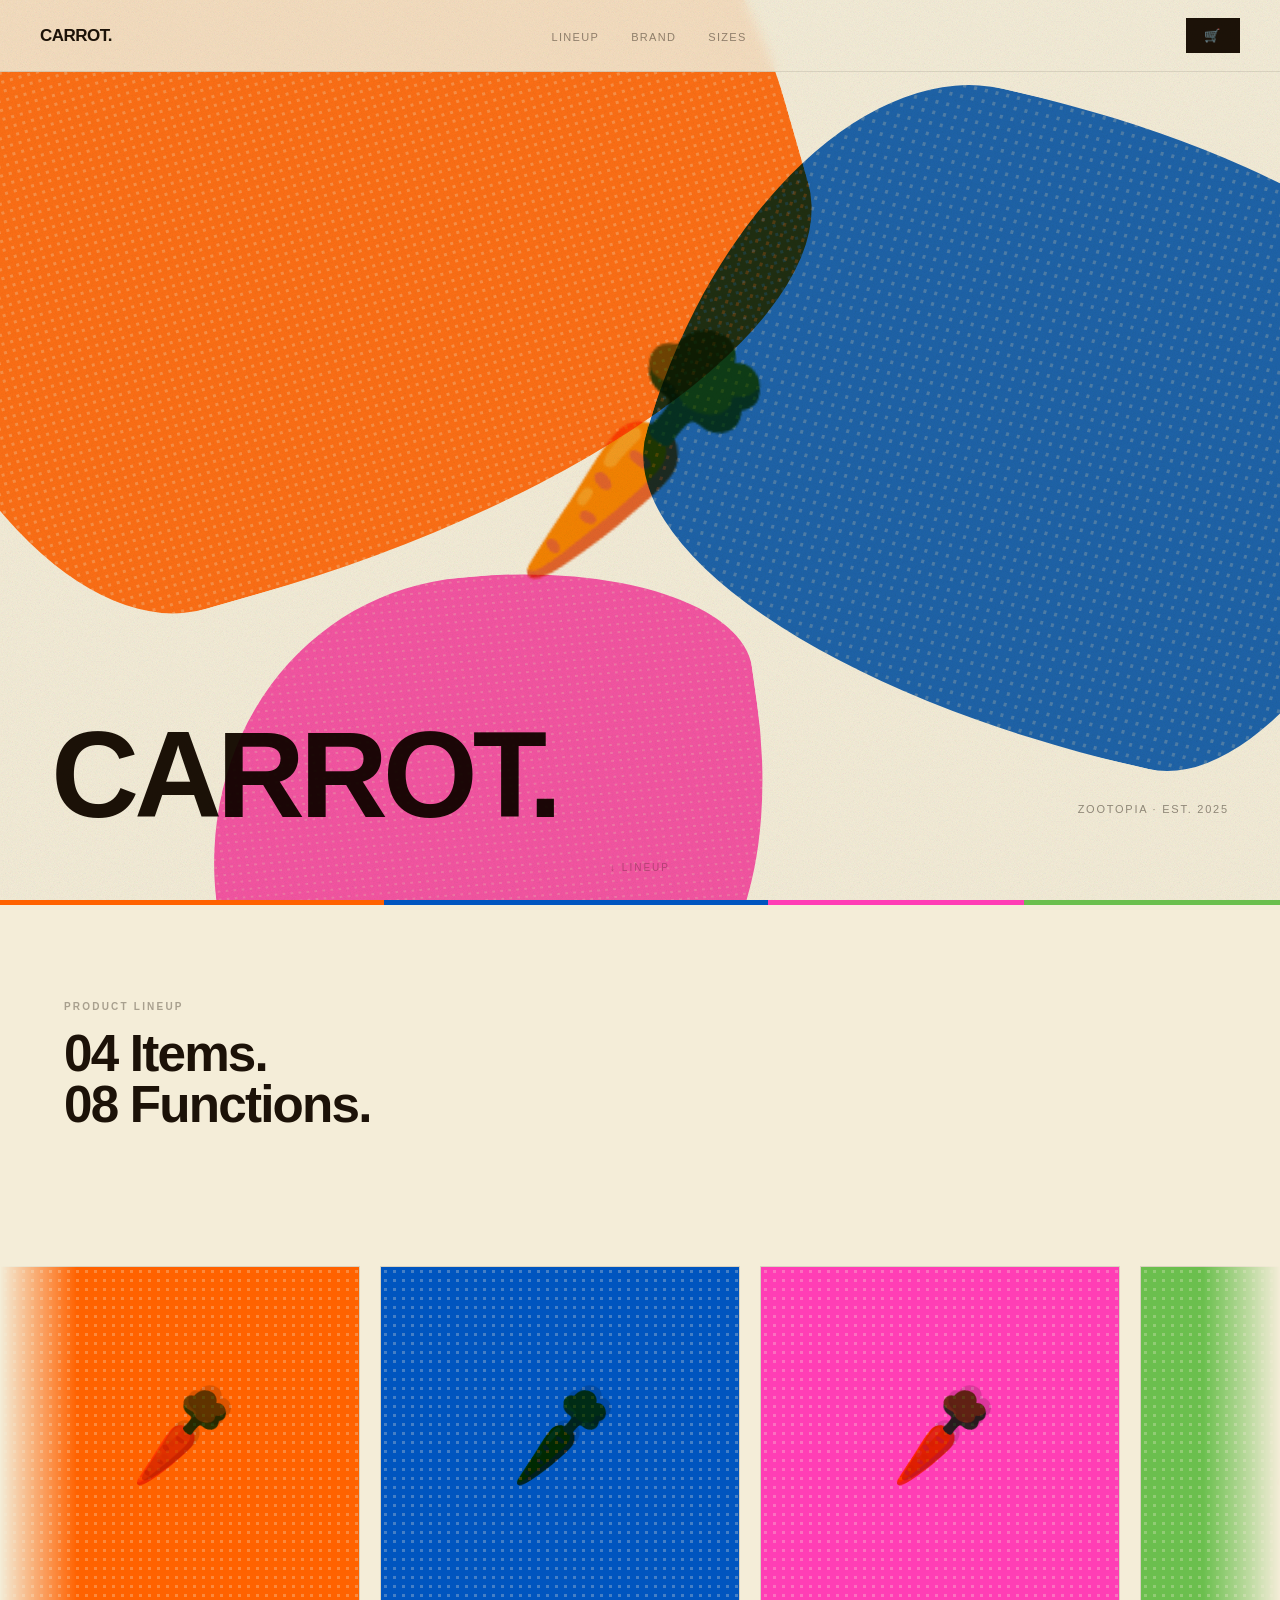
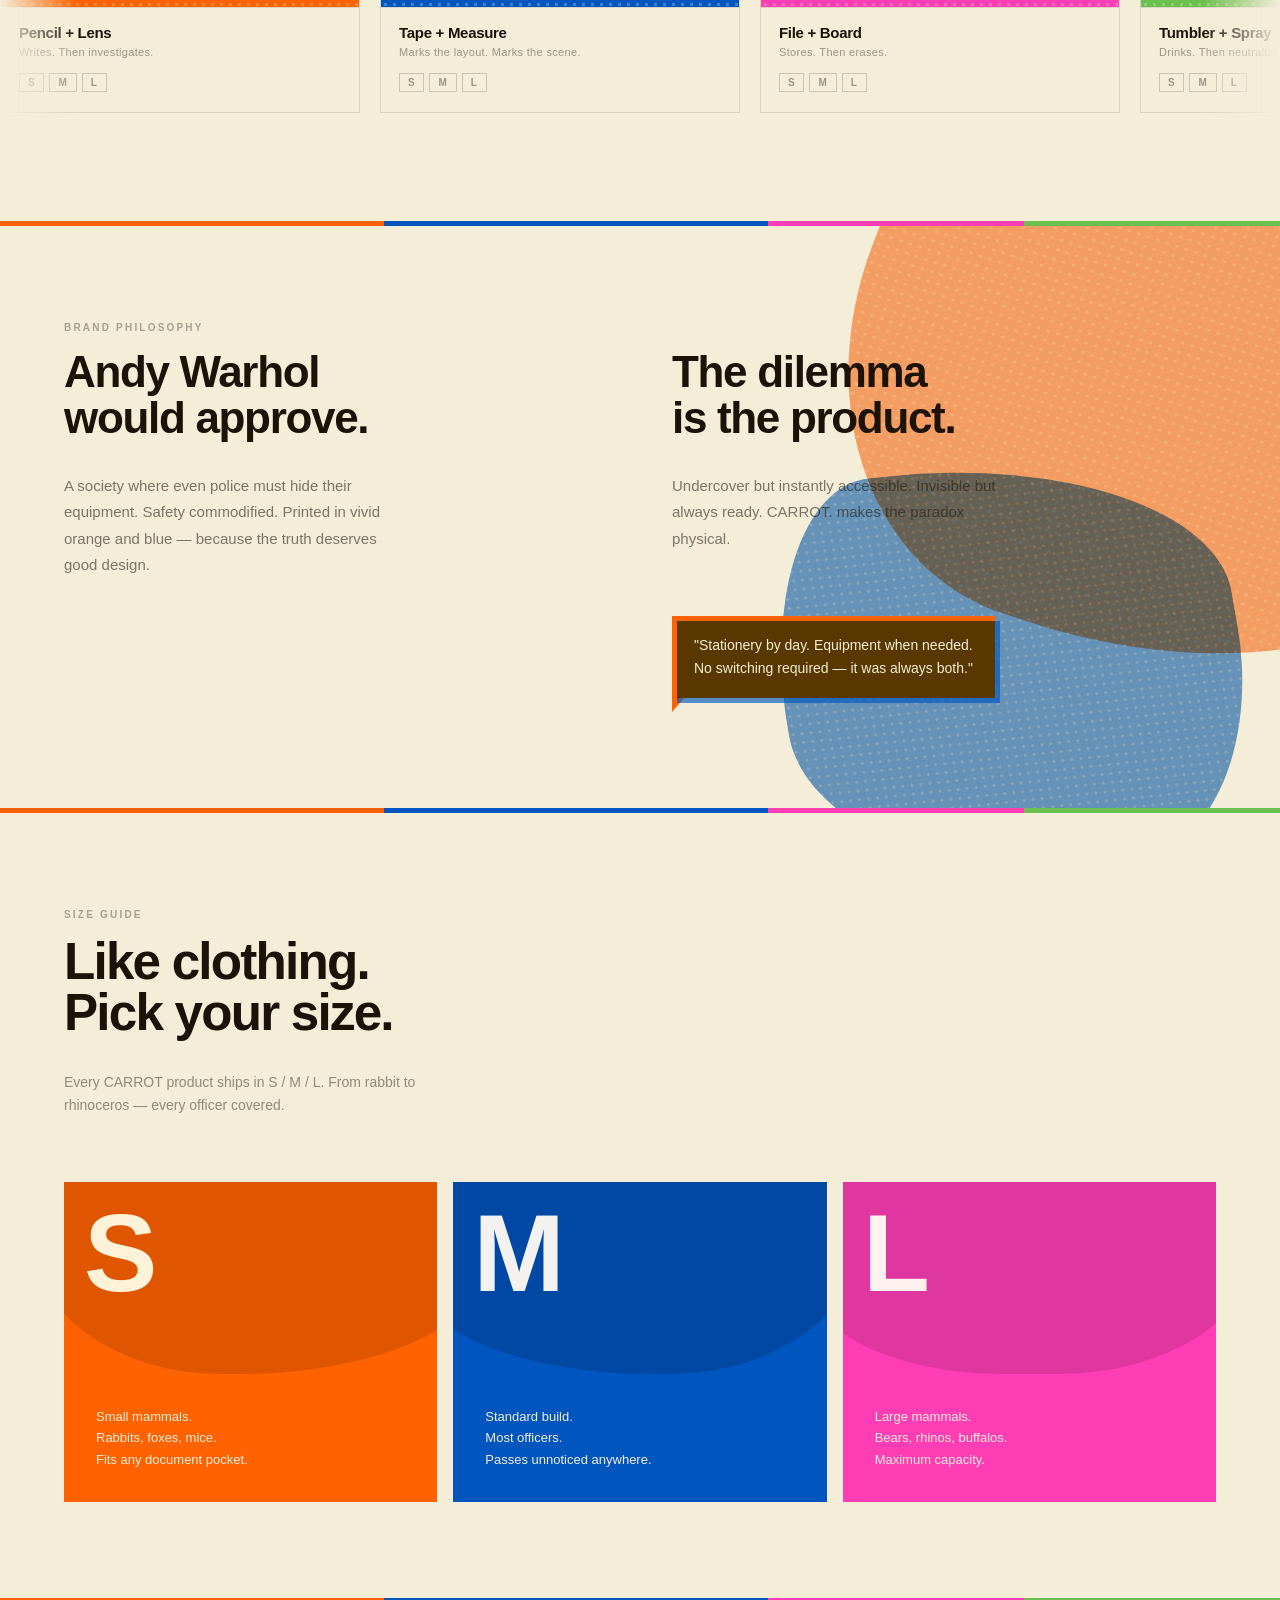
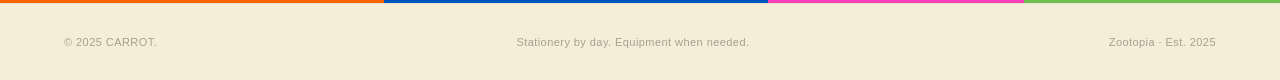
==== index.html @ 5ff027c3 "Add cart page, brighten riso colors, clean up brand copy - Vivid riso colors: removed desaturation f" ====
<!DOCTYPE html>
<html lang="en">
<head>
  <meta charset="UTF-8">
  <meta name="viewport" content="width=device-width, initial-scale=1.0">
  <title>CARROT. — ZPD Official Stationery</title>
  <link href="https://fonts.googleapis.com/css2?family=Inter:wght@400;500;700;900&display=swap" rel="stylesheet">
  <link rel="stylesheet" href="css/style.css">
  <link rel="stylesheet" href="css/riso.css">
  <link rel="stylesheet" href="css/components.css">
</head>
<body>

  <!-- ── NAV ────────────────────────────────────────── -->
  <nav class="nav">
    <a href="index.html" class="nav-logo">CARROT.</a>
    <ul class="nav-links">
      <li><a href="#lineup">Lineup</a></li>
      <li><a href="#brand">Brand</a></li>
      <li><a href="#sizes">Sizes</a></li>
    </ul>
    <a href="cart.html" class="btn btn-primary" style="padding:10px 18px;font-size:13px;">🛒</a>
  </nav>

  <!-- ── HERO: full viewport, blobs + CARROT. overlay ── -->
  <section class="hero">

    <!-- Organic blob shapes — multiply on cream = riso overprint -->
    <div class="hero-blob blob-orange"></div>
    <div class="hero-blob blob-blue"></div>
    <div class="hero-blob blob-pink"></div>

    <!-- Central carrot (multiply = integrates into color field) -->
    <div class="hero-carrot">🥕</div>

    <!-- CARROT. — one line, large, bottom-left -->
    <div class="hero-wordmark">CARROT.</div>

    <!-- Minimal tagline, bottom-right -->
    <div class="hero-tagline">
      Zootopia · Est. 2025
    </div>

    <div class="scroll-hint">↓ Lineup</div>

  </section>

  <!-- ── 4-COLOR STRIP ──────────────────────────────── -->
  <div class="color-strip"></div>

  <!-- ── LINEUP ─────────────────────────────────────── -->
  <section class="products-section" id="lineup">
    <div style="padding:0 var(--gap-lg) var(--gap-lg);">
      <div class="section-label">Product Lineup</div>
      <h2 class="section-title">04 Items.<br>08 Functions.</h2>
    </div>

    <!-- Conveyor belt — no buttons, auto-scrolls continuously -->
    <div class="carousel-container">
      <div class="carousel-track" id="carousel-track">
        <!-- rendered by products.js — cards doubled for seamless loop -->
      </div>
    </div>
  </section>

  <!-- ── BRAND / PHILOSOPHY ─────────────────────────── -->
  <div class="color-strip"></div>
  <section class="philosophy" id="brand">

    <!-- Decorative blobs in background -->
    <div class="philosophy-blob philosophy-blob-1"></div>
    <div class="philosophy-blob philosophy-blob-2"></div>

    <div class="section-label" style="position:relative;z-index:2;">Brand Philosophy</div>

    <div class="philosophy-grid">

      <div>
        <h2 class="phil-title">Andy Warhol<br>would approve.</h2>
        <p class="phil-body">
          A society where even police must hide their equipment.
          Safety commodified. Printed in vivid orange and blue —
          because the truth deserves good design.
        </p>
      </div>

      <div>
        <h2 class="phil-title">The dilemma<br>is the product.</h2>
        <p class="phil-body" style="margin-bottom:var(--gap-lg);">
          Undercover but instantly accessible.
          Invisible but always ready.
          CARROT. makes the paradox physical.
        </p>

        <!-- Riso speech bubble -->
        <div class="speech-bubble speech-bubble-orange" style="max-width:380px;">
          "Stationery by day. Equipment when needed.<br>
          No switching required — it was always both."
        </div>
        <div class="bubble-tail" style="border-top-color:var(--orange);"></div>
      </div>

    </div>
  </section>

  <!-- ── SIZE GUIDE ─────────────────────────────────── -->
  <div class="color-strip"></div>
  <section class="size-section" id="sizes">
    <div class="section-label">Size Guide</div>
    <h2 class="section-title">Like clothing.<br>Pick your size.</h2>
    <p style="font-size:14px;opacity:0.45;max-width:380px;margin-bottom:var(--gap-lg);line-height:1.7;margin-top:calc(var(--gap-lg) * -0.5);">
      Every CARROT product ships in S / M / L.
      From rabbit to rhinoceros — every officer covered.
    </p>

    <div class="size-grid">

      <div class="size-card" style="background:var(--orange);">
        <div class="size-card-blob" style="background:rgba(0,0,0,0.12);"></div>
        <div class="size-card-letter">S</div>
        <div class="size-card-desc" style="color:var(--paper);">
          Small mammals.<br>
          Rabbits, foxes, mice.<br>
          Fits any document pocket.
        </div>
      </div>

      <div class="size-card" style="background:var(--blue);">
        <div class="size-card-blob" style="background:rgba(0,0,0,0.15);border-radius:40% 60% 45% 55%/55% 45% 60% 40%;"></div>
        <div class="size-card-letter">M</div>
        <div class="size-card-desc" style="color:var(--paper);">
          Standard build.<br>
          Most officers.<br>
          Passes unnoticed anywhere.
        </div>
      </div>

      <div class="size-card" style="background:var(--pink);">
        <div class="size-card-blob" style="background:rgba(0,0,0,0.12);border-radius:55% 45% 50% 50%/40% 60% 55% 45%;"></div>
        <div class="size-card-letter">L</div>
        <div class="size-card-desc" style="color:var(--paper);">
          Large mammals.<br>
          Bears, rhinos, buffalos.<br>
          Maximum capacity.
        </div>
      </div>

    </div>
  </section>

  <!-- ── FOOTER ─────────────────────────────────────── -->
  <div class="color-strip"></div>
  <footer>
    <span>© 2025 CARROT.</span>
    <span>Stationery by day. Equipment when needed.</span>
    <span>Zootopia · Est. 2025</span>
  </footer>

  <script src="js/products.js"></script>
  <script>renderProductCards('carousel-track');</script>
  <script src="js/carousel.js"></script>

</body>
</html>
---- css/style.css ----
@import url('https://fonts.googleapis.com/css2?family=Inter:ital,wght@0,400;0,500;0,700;0,900;1,700&display=swap');

:root {
  /* Riso ink colors — vivid, like freshly printed risograph */
  --orange: #FF6200;   /* fluorescent orange — carrot vivid */
  --blue:   #0055BF;   /* police blue — bright, punchy */
  --pink:   #FF3EB5;   /* fluorescent pink — hot pink */
  --lime:   #6BBF4E;   /* bright grass green */
  --yellow: #FFD400;   /* bright riso yellow */
  /* Surface */
  --paper:  #F4EDD8;   /* warm cream — printed paper */
  --ink:    #1C1208;   /* warm near-black */

  /* Helvetica-feel system stack — Inter as web fallback */
  --font: 'Helvetica Neue', Helvetica, 'Inter', Arial, sans-serif;

  --gap-sm: 16px;
  --gap-md: 32px;
  --gap-lg: 64px;
  --gap-xl: 96px;
}

*, *::before, *::after { box-sizing: border-box; margin: 0; padding: 0; }
html { scroll-behavior: smooth; }

body {
  background: var(--paper);
  color: var(--ink);
  font-family: var(--font);
  overflow-x: hidden;
}

/* ── NAV ─────────────────────────────────────────────── */
.nav {
  position: fixed;
  top: 0; left: 0; right: 0;
  z-index: 200;
  display: flex;
  align-items: center;
  justify-content: space-between;
  padding: 18px 40px;
  /* semi-transparent cream so blobs show through faintly */
  background: rgba(244, 237, 216, 0.88);
  backdrop-filter: blur(6px);
  -webkit-backdrop-filter: blur(6px);
  border-bottom: 1.5px solid rgba(24,16,10,0.10);
}

.nav-logo {
  font-size: 17px;
  font-weight: 700;
  letter-spacing: -0.03em;
  text-decoration: none;
  color: var(--ink);
}

.nav-links {
  display: flex;
  gap: var(--gap-md);
  list-style: none;
}

.nav-links a {
  font-size: 11px;
  font-weight: 500;
  letter-spacing: 0.12em;
  text-transform: uppercase;
  text-decoration: none;
  color: var(--ink);
  opacity: 0.45;
  transition: opacity 0.2s;
}
.nav-links a:hover { opacity: 1; }

/* ── HERO (full viewport, blobs fill screen) ─────────── */
.hero {
  height: 100vh;
  position: relative;
  overflow: hidden;
  background: var(--paper);
  isolation: isolate;
}

/* Organic blob shapes — multiply on cream = real riso overprint */
.hero-blob {
  position: absolute;
}

/* Orange blob — irregular, NOT a rectangle or circle */
.blob-orange {
  width: 72vw; height: 80vh;
  background-color: var(--orange);
  background-image: radial-gradient(circle, rgba(240,232,202,0.28) 24%, transparent 25%);
  background-size: 9px 9px;
  top: -18%; left: -10%;
  transform: rotate(-16deg);
  /* Very irregular — no axis of symmetry */
  border-radius: 68% 32% 74% 26% / 42% 58% 36% 64%;
  opacity: 0.90;
}

/* Blue blob — different irregular shape */
.blob-blue {
  width: 60vw; height: 70vh;
  background-color: var(--blue);
  background-image: radial-gradient(circle, rgba(240,232,202,0.24) 24%, transparent 25%);
  background-size: 11px 11px;
  top: 12%; right: -12%;
  transform: rotate(13deg) skewX(-4deg);
  mix-blend-mode: multiply;
  border-radius: 32% 68% 25% 75% / 65% 30% 72% 35%;
  opacity: 0.88;
}

/* Pink/accent blob — smallest, most irregular */
.blob-pink {
  width: 44vw; height: 50vh;
  background-color: var(--pink);
  background-image: radial-gradient(circle, rgba(240,232,202,0.26) 24%, transparent 25%);
  background-size: 8px 8px;
  bottom: -14%; left: 16%;
  transform: rotate(-8deg) skewY(3deg);
  mix-blend-mode: multiply;
  border-radius: 52% 48% 28% 72% / 70% 26% 68% 32%;
  opacity: 0.85;
}

/* Central carrot — multiply to integrate with blobs */
.hero-carrot {
  position: absolute;
  top: 50%; left: 50%;
  transform: translate(-50%, -50%) rotate(-8deg);
  font-size: clamp(120px, 18vw, 240px);
  z-index: 5;
  mix-blend-mode: multiply;
  line-height: 1;
  user-select: none;
}

/* "CARROT." — one line, bottom-left, large */
.hero-wordmark {
  position: absolute;
  bottom: 7vh;
  left: 4vw;
  font-size: clamp(56px, 9.5vw, 140px);
  font-weight: 900;
  letter-spacing: -0.04em;
  line-height: 1;
  color: var(--ink);
  mix-blend-mode: multiply;
  z-index: 10;
}

.hero-tagline {
  position: absolute;
  bottom: 9vh;
  right: 4vw;
  font-size: 11px;
  font-weight: 500;
  letter-spacing: 0.16em;
  text-transform: uppercase;
  opacity: 0.45;
  z-index: 10;
  text-align: right;
  line-height: 1.6;
}

.scroll-hint {
  position: absolute;
  bottom: 3vh;
  left: 50%;
  transform: translateX(-50%);
  font-size: 10px;
  font-weight: 500;
  letter-spacing: 0.2em;
  text-transform: uppercase;
  opacity: 0.28;
  z-index: 10;
}

/* ── 4-COLOR STRIP ───────────────────────────────────── */
.color-strip {
  height: 5px;
  background: linear-gradient(
    to right,
    var(--orange) 0%   30%,
    var(--blue)   30%  60%,
    var(--pink)   60%  80%,
    var(--lime)   80% 100%
  );
}

/* ── SECTION BASE ────────────────────────────────────── */
.section {
  padding: var(--gap-xl) var(--gap-lg);
}

.section-label {
  font-size: 10px;
  font-weight: 700;
  letter-spacing: 0.22em;
  text-transform: uppercase;
  opacity: 0.35;
  margin-bottom: var(--gap-sm);
}

.section-title {
  font-size: clamp(32px, 4vw, 52px);
  font-weight: 900;
  letter-spacing: -0.035em;
  line-height: 1.0;
  margin-bottom: var(--gap-lg);
  color: var(--ink);
}

/* ── PRODUCTS — conveyor belt (no buttons) ───────────── */
.products-section {
  background: var(--paper);
  padding: var(--gap-xl) 0 var(--gap-xl) 0;
  overflow: hidden;
}

/* Outer clip — hides overflow */
.carousel-container {
  overflow: hidden;
  position: relative;
  /* Fade edges for smooth entry/exit */
  -webkit-mask-image: linear-gradient(
    to right,
    transparent 0%, black 6%,
    black 94%, transparent 100%
  );
  mask-image: linear-gradient(
    to right,
    transparent 0%, black 6%,
    black 94%, transparent 100%
  );
}

/* Inner strip — animates continuously */
.carousel-track {
  display: flex;
  gap: 20px;
  width: max-content;
  padding: 8px 0 12px;
  /* Conveyor belt: slow, seamless, infinite */
  animation: conveyor 38s linear infinite;
}

/* Pause on hover */
.carousel-track:hover {
  animation-play-state: paused;
}

@keyframes conveyor {
  from { transform: translateX(0); }
  to   { transform: translateX(-50%); } /* -50% because cards are doubled */
}

/* ── PHILOSOPHY / BRAND ──────────────────────────────── */
.philosophy {
  background: var(--paper);
  padding: var(--gap-xl) var(--gap-lg);
  position: relative;
  overflow: hidden;
  isolation: isolate;
}

/* Big decorative blob behind philosophy text */
.philosophy-blob {
  position: absolute;
  pointer-events: none;
}

.philosophy-blob-1 {
  width: 52vw; height: 62vh;
  background-color: var(--orange);
  background-image: radial-gradient(circle, rgba(240,232,202,0.26) 24%, transparent 25%);
  background-size: 10px 10px;
  /* Irregular — not matching any standard shape */
  border-radius: 72% 28% 60% 40% / 38% 62% 42% 58%;
  right: -18%; top: -22%;
  transform: rotate(18deg) skewX(-3deg);
  mix-blend-mode: multiply;
  opacity: 0.55;
}

.philosophy-blob-2 {
  width: 36vw; height: 46vh;
  background-color: var(--blue);
  background-image: radial-gradient(circle, rgba(240,232,202,0.24) 24%, transparent 25%);
  background-size: 9px 9px;
  border-radius: 28% 72% 35% 65% / 62% 38% 58% 42%;
  right: 3%; bottom: -12%;
  transform: rotate(-10deg) skewY(4deg);
  mix-blend-mode: multiply;
  opacity: 0.58;
}

.philosophy-grid {
  display: grid;
  grid-template-columns: 1fr 1fr;
  gap: var(--gap-lg);
  position: relative;
  z-index: 2;
}

.phil-label {
  font-size: 10px;
  font-weight: 700;
  letter-spacing: 0.22em;
  text-transform: uppercase;
  opacity: 0.35;
  margin-bottom: var(--gap-sm);
}

.phil-title {
  font-size: clamp(28px, 3.5vw, 44px);
  font-weight: 900;
  letter-spacing: -0.03em;
  line-height: 1.05;
  margin-bottom: var(--gap-md);
}

.phil-body {
  font-size: 15px;
  line-height: 1.75;
  opacity: 0.55;
  max-width: 340px;
}

/* ── SIZE GUIDE ──────────────────────────────────────── */
.size-section {
  background: var(--paper);
  padding: var(--gap-xl) var(--gap-lg);
}

.size-grid {
  display: grid;
  grid-template-columns: repeat(3, 1fr);
  gap: 16px;
  margin-top: var(--gap-lg);
}

.size-card {
  position: relative;
  min-height: 320px;
  padding: var(--gap-md);
  overflow: hidden;
  display: flex;
  flex-direction: column;
  justify-content: flex-end;
  isolation: isolate;
}

/* Blob shape inside each size card */
.size-card-blob {
  position: absolute;
  top: -20%; left: -10%;
  width: 120%; height: 80%;
  border-radius: 60% 40% 55% 45% / 45% 55% 40% 60%;
  pointer-events: none;
}

.size-card-letter {
  font-size: 110px;
  font-weight: 900;
  line-height: 1;
  letter-spacing: -0.05em;
  color: var(--paper);
  position: absolute;
  top: 16px; left: 20px;
  mix-blend-mode: screen;
  pointer-events: none;
}

.size-card-desc {
  font-size: 13px;
  line-height: 1.65;
  position: relative;
  z-index: 2;
}

/* ── BUTTONS ─────────────────────────────────────────── */
.btn {
  display: inline-flex;
  align-items: center;
  gap: 8px;
  padding: 13px 26px;
  font-family: var(--font);
  font-size: 11px;
  font-weight: 700;
  letter-spacing: 0.14em;
  text-transform: uppercase;
  text-decoration: none;
  cursor: pointer;
  border: none;
  transition: all 0.15s;
}

.btn-primary       { background: var(--ink);    color: var(--paper); }
.btn-primary:hover { background: var(--orange); color: var(--paper); }
.btn-outline       { background: transparent;   color: var(--ink); border: 1.5px solid rgba(24,16,10,0.25); }
.btn-outline:hover { border-color: var(--ink); }

/* ── FOOTER ──────────────────────────────────────────── */
footer {
  padding: var(--gap-md) var(--gap-lg);
  border-top: 1.5px solid rgba(24,16,10,0.1);
  display: flex;
  justify-content: space-between;
  align-items: center;
  font-size: 11px;
  letter-spacing: 0.04em;
  opacity: 0.35;
}

/* ── RESPONSIVE ──────────────────────────────────────── */
@media (max-width: 768px) {
  .nav { padding: 14px 20px; }
  .nav-links { display: none; }

  .hero-wordmark { font-size: clamp(48px, 12vw, 80px); bottom: 5vh; }
  .hero-tagline { display: none; }

  .section { padding: var(--gap-lg) var(--gap-md); }
  .products-section { padding: var(--gap-lg) 0 var(--gap-lg) var(--gap-md); }
  .philosophy { padding: var(--gap-lg) var(--gap-md); }
  .philosophy-grid { grid-template-columns: 1fr; gap: var(--gap-lg); }
  .size-section { padding: var(--gap-lg) var(--gap-md); }
  .size-grid { grid-template-columns: 1fr; }

  footer { flex-direction: column; gap: 6px; text-align: center; }
}
---- css/riso.css ----
/* ── RISO / SILKSCREEN EFFECTS (bright version) ─────────
   Warm grain on cream background.
   Halftone built into blob backgrounds (see style.css).
   Overprint via mix-blend-mode: multiply on cream paper.
   ─────────────────────────────────────────────────────── */

/* ── 1. WARM PAPER GRAIN ─────────────────────────────── */
/* multiply on cream = darker grain = printed paper feel */
/* Heavy warm grain — the #1 thing that makes it feel printed, not digital */
body::after {
  content: '';
  position: fixed;
  inset: 0;
  pointer-events: none;
  z-index: 9999;
  opacity: 0.18;  /* much more visible — riso grain is always noticeable */
  background-image: url("data:image/svg+xml,%3Csvg xmlns='http://www.w3.org/2000/svg' width='256' height='256'%3E%3Cfilter id='n'%3E%3CfeTurbulence type='fractalNoise' baseFrequency='0.76' numOctaves='4' stitchTiles='stitch'/%3E%3C/filter%3E%3Crect width='256' height='256' filter='url(%23n)'/%3E%3C/svg%3E");
  background-size: 160px 160px;
  mix-blend-mode: multiply;
}

/* ── 2. MISREGISTRATION ON DARK TEXT ─────────────────── */
/* On cream/bright backgrounds — multiply blend */
.riso-text {
  position: relative;
  display: inline-block;
}

.riso-text::before {
  content: attr(data-text);
  position: absolute;
  top: 0; left: 0;
  transform: translate(-4px, 3px);
  color: var(--orange);
  mix-blend-mode: multiply;
  pointer-events: none;
  clip-path: polygon(0 0, 100% 0, 100% 48%, 0 48%);
  opacity: 0.85;
}

.riso-text::after {
  content: attr(data-text);
  position: absolute;
  top: 0; left: 0;
  transform: translate(4px, -3px);
  color: var(--blue);
  mix-blend-mode: multiply;
  pointer-events: none;
  clip-path: polygon(0 52%, 100% 52%, 100% 100%, 0 100%);
  opacity: 0.7;
}

/* ── 3. OVERPRINT UTILITY ────────────────────────────── */
.overprint { mix-blend-mode: multiply; }

/* ── 4. HALFTONE UTILITIES ───────────────────────────── */
/* Used on section backgrounds and cards — cream dots on vivid */
.halftone-sm {
  background-image: radial-gradient(circle, rgba(244,237,216,0.25) 26%, transparent 27%);
  background-size: 6px 6px;
}

.halftone-md {
  background-image: radial-gradient(circle, rgba(244,237,216,0.22) 26%, transparent 27%);
  background-size: 9px 9px;
}

.halftone-lg {
  background-image: radial-gradient(circle, rgba(244,237,216,0.20) 28%, transparent 29%);
  background-size: 13px 13px;
}

/* Dark dots on light/cream backgrounds (for card accents) */
.halftone-dark {
  background-image: radial-gradient(circle, rgba(24,16,10,0.12) 26%, transparent 27%);
  background-size: 7px 7px;
}

/* ── 5. COLOR FILLS ──────────────────────────────────── */
.fill-orange { background-color: var(--orange); }
.fill-blue   { background-color: var(--blue);   }
.fill-pink   { background-color: var(--pink);   }
.fill-lime   { background-color: var(--lime);   }
.fill-yellow { background-color: var(--yellow); }
.fill-paper  { background-color: var(--paper);  }

.text-orange { color: var(--orange); }
.text-blue   { color: var(--blue);   }
.text-pink   { color: var(--pink);   }
---- css/components.css ----
/* ── COMPONENTS (bright riso / cream palette) ───────────
   Cards, bubbles, size selector — all on cream background.
   Vivid color blocks with halftone dots = risograph print.
   ─────────────────────────────────────────────────────── */

/* ── PRODUCT CARD ────────────────────────────────────── */
.product-card {
  flex: 0 0 360px;   /* wider cards — fill more of the conveyor */
  scroll-snap-align: start;
  text-decoration: none;
  color: var(--ink);
  display: block;
  transition: transform 0.2s;
  overflow: hidden;
  background: var(--paper);
  border: 1.5px solid rgba(24,16,10,0.12);
  position: relative;
}

/* Offset shadow — riso misregistration */
.product-card::after {
  content: '';
  position: absolute;
  inset: 0;
  border: 1.5px solid rgba(24,16,10,0.12);
  transform: translate(5px, 5px);
  z-index: -1;
  transition: transform 0.2s;
}

.product-card:hover { transform: translate(-2px, -2px); }
.product-card:hover::after { transform: translate(7px, 7px); }

/* Vivid color top section — carrot / police colors */
.product-card-visual {
  height: 340px;   /* taller visual area */
  position: relative;
  overflow: hidden;
  display: flex;
  align-items: center;
  justify-content: center;
  isolation: isolate;
}

/* Halftone dots built into background-image (set inline on card) */
.card-carrot {
  font-size: 88px;
  position: relative;
  z-index: 2;
  mix-blend-mode: multiply;
  line-height: 1;
  transform: rotate(-8deg);
  user-select: none;
}

/* Ghost — slight offset for misregistration */
.card-carrot-ghost {
  position: absolute;
  font-size: 88px;
  z-index: 1;
  mix-blend-mode: multiply;
  line-height: 1;
  transform: rotate(-8deg) translate(6px, -5px);
  opacity: 0.3;
  user-select: none;
  filter: saturate(0) contrast(0.7);
}

.product-card-body {
  padding: 16px 18px 20px;
  border-top: 1.5px solid rgba(24,16,10,0.10);
  background: var(--paper);
}

.product-card-name {
  font-size: 15px;
  font-weight: 700;
  letter-spacing: -0.02em;
  margin-bottom: 4px;
  color: var(--ink);
}

.product-card-tagline {
  font-size: 11px;
  opacity: 0.4;
  letter-spacing: 0.03em;
  margin-bottom: 12px;
  line-height: 1.4;
}

.size-badges { display: flex; gap: 5px; }

.size-badge {
  font-size: 10px;
  font-weight: 700;
  letter-spacing: 0.08em;
  padding: 3px 8px;
  border: 1.5px solid rgba(24,16,10,0.18);
  color: rgba(24,16,10,0.4);
}

/* ── SPEECH BUBBLE (riso — flat block + offset layer) ── */
.speech-bubble {
  position: relative;
  padding: 18px 22px;
  font-size: 14px;
  font-weight: 500;
  line-height: 1.65;
  display: inline-block;
  isolation: isolate;
}

/* Offset misregistration shadow */
.speech-bubble::before {
  content: '';
  position: absolute;
  inset: 0;
  transform: translate(5px, 5px);
  z-index: -1;
  mix-blend-mode: multiply;
  opacity: 0.65;
}

.bubble-tail {
  width: 0; height: 0;
  border-style: solid;
  border-width: 14px 12px 0 0;
  border-right-color: transparent;
  display: block;
}

/* Orange bubble (primary) */
.speech-bubble-orange          { background: var(--orange); color: var(--paper); }
.speech-bubble-orange::before  { background: var(--blue); }
.speech-bubble-orange + .bubble-tail { border-top-color: var(--orange); }

/* Blue bubble */
.speech-bubble-blue            { background: var(--blue);   color: var(--paper); }
.speech-bubble-blue::before    { background: var(--orange); }
.speech-bubble-blue + .bubble-tail { border-top-color: var(--blue); }

/* Pink bubble */
.speech-bubble-pink            { background: var(--pink);   color: var(--paper); }
.speech-bubble-pink::before    { background: var(--blue); }
.speech-bubble-pink + .bubble-tail { border-top-color: var(--pink); }

/* Yellow bubble */
.speech-bubble-yellow          { background: var(--yellow); color: var(--ink); }
.speech-bubble-yellow::before  { background: var(--orange); }
.speech-bubble-yellow + .bubble-tail { border-top-color: var(--yellow); }

/* ── SIZE SELECTOR ───────────────────────────────────── */
.size-selector { display: flex; }

.size-btn {
  flex: 1;
  padding: 18px 8px;
  background: transparent;
  border: 1.5px solid rgba(24,16,10,0.18);
  margin-left: -1.5px;
  font-family: var(--font);
  font-size: 22px;
  font-weight: 900;
  letter-spacing: -0.03em;
  cursor: pointer;
  transition: all 0.15s;
  color: var(--ink);
}

.size-btn:first-child  { margin-left: 0; }
.size-btn.active       { background: var(--orange); color: var(--paper); border-color: var(--orange); z-index: 1; }
.size-btn:hover:not(.active) { background: rgba(24,16,10,0.05); z-index: 1; }

.size-info {
  padding: 22px;
  background: rgba(24,16,10,0.03);
  border: 1.5px solid rgba(24,16,10,0.10);
  margin-top: -1.5px;
  min-height: 90px;
}

.size-info-title {
  font-size: 15px;
  font-weight: 700;
  letter-spacing: -0.01em;
  margin-bottom: 6px;
}

.size-info-desc {
  font-size: 13px;
  line-height: 1.65;
  opacity: 0.5;
}

.size-info-badge {
  display: inline-block;
  font-size: 10px;
  font-weight: 700;
  letter-spacing: 0.12em;
  text-transform: uppercase;
  padding: 3px 10px;
  background: var(--orange);
  color: var(--paper);
  margin-top: 10px;
}

/* ── DUAL FUNCTION DISPLAY ───────────────────────────── */
.dual-display {
  display: grid;
  grid-template-columns: 1fr 1fr;
  border: 1.5px solid rgba(24,16,10,0.12);
  margin: var(--gap-md) 0;
}

.dual-item { padding: 24px; }

.dual-item + .dual-item {
  border-left: 1.5px solid rgba(24,16,10,0.12);
  background: rgba(24,16,10,0.02);
}

.dual-label {
  font-size: 10px;
  font-weight: 700;
  letter-spacing: 0.22em;
  text-transform: uppercase;
  color: var(--orange);
  margin-bottom: 10px;
}

.dual-item-equipment .dual-label { color: var(--blue); }

.dual-desc {
  font-size: 14px;
  line-height: 1.65;
  opacity: 0.6;
}

/* ── RESPONSIVE ──────────────────────────────────────── */
@media (max-width: 768px) {
  .product-card { flex: 0 0 250px; }
  .dual-display  { grid-template-columns: 1fr; }
  .dual-item + .dual-item {
    border-left: none;
    border-top: 1.5px solid rgba(24,16,10,0.12);
  }
}
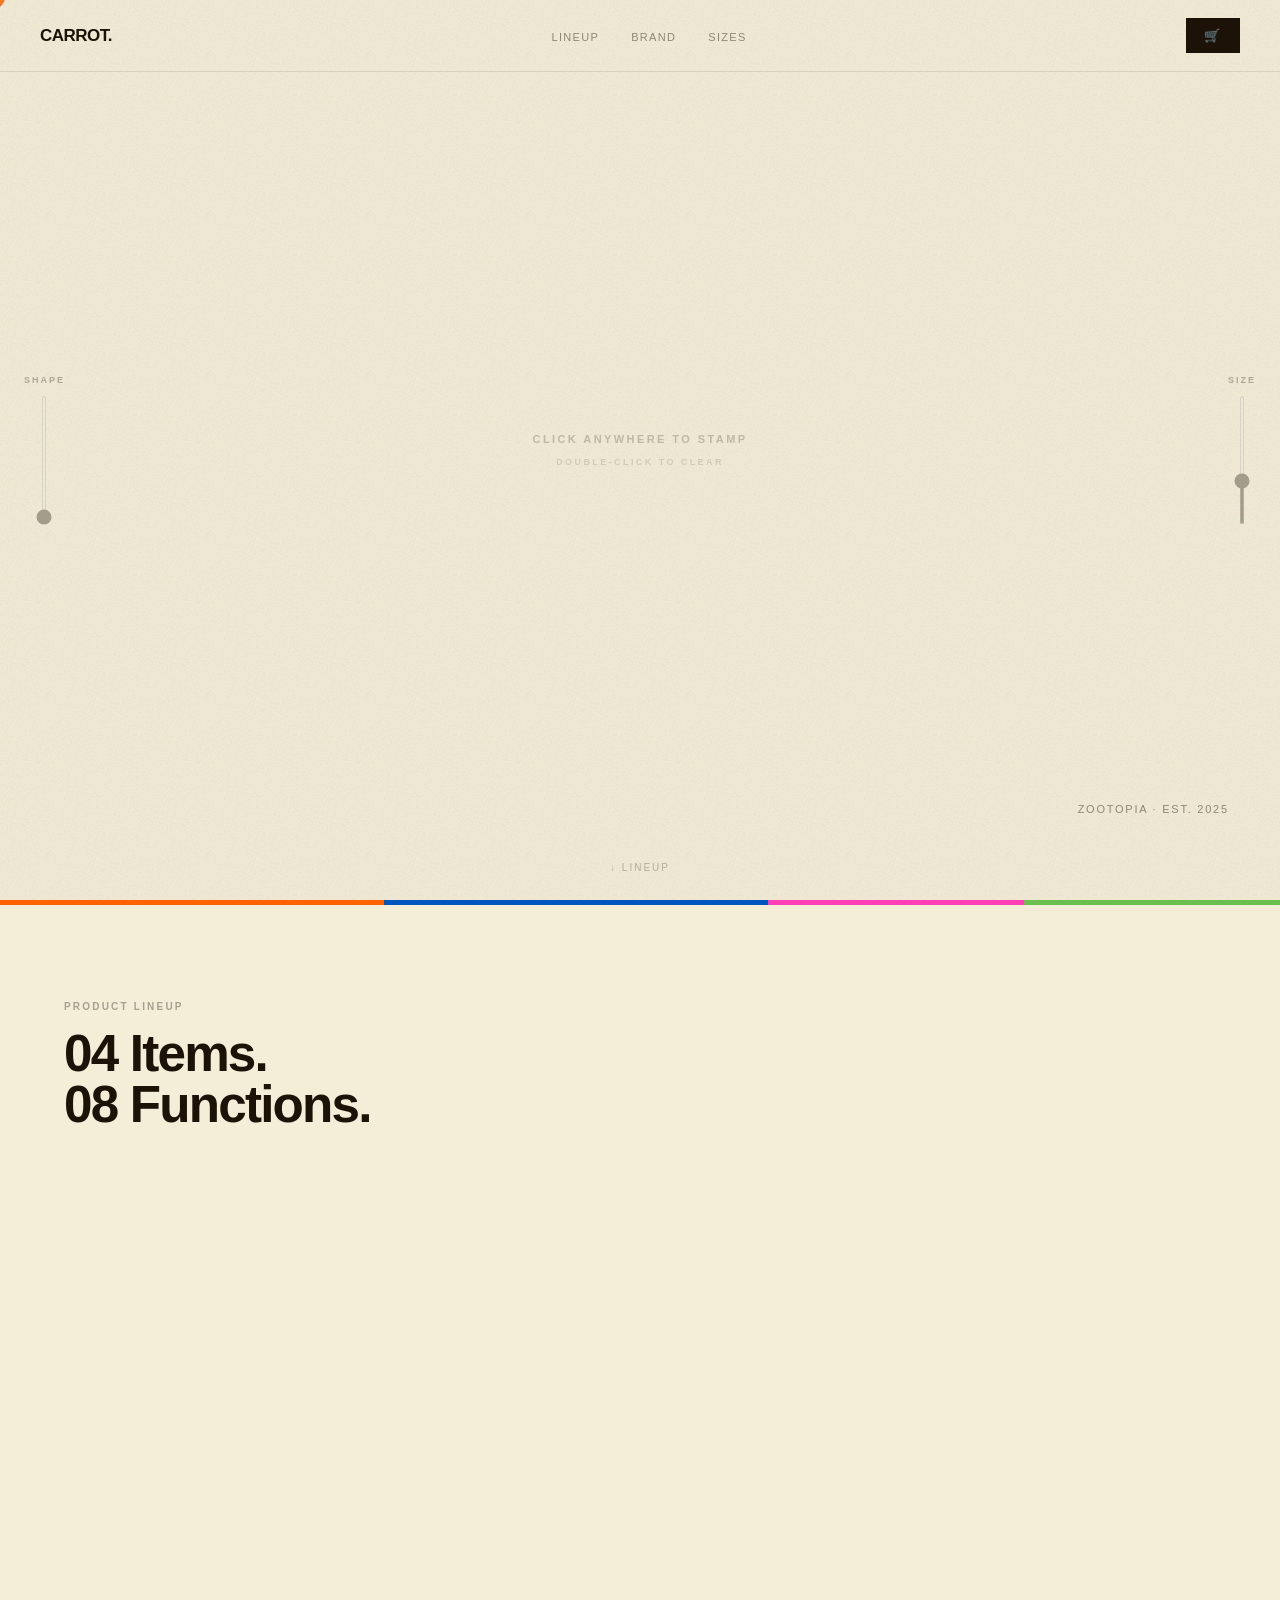
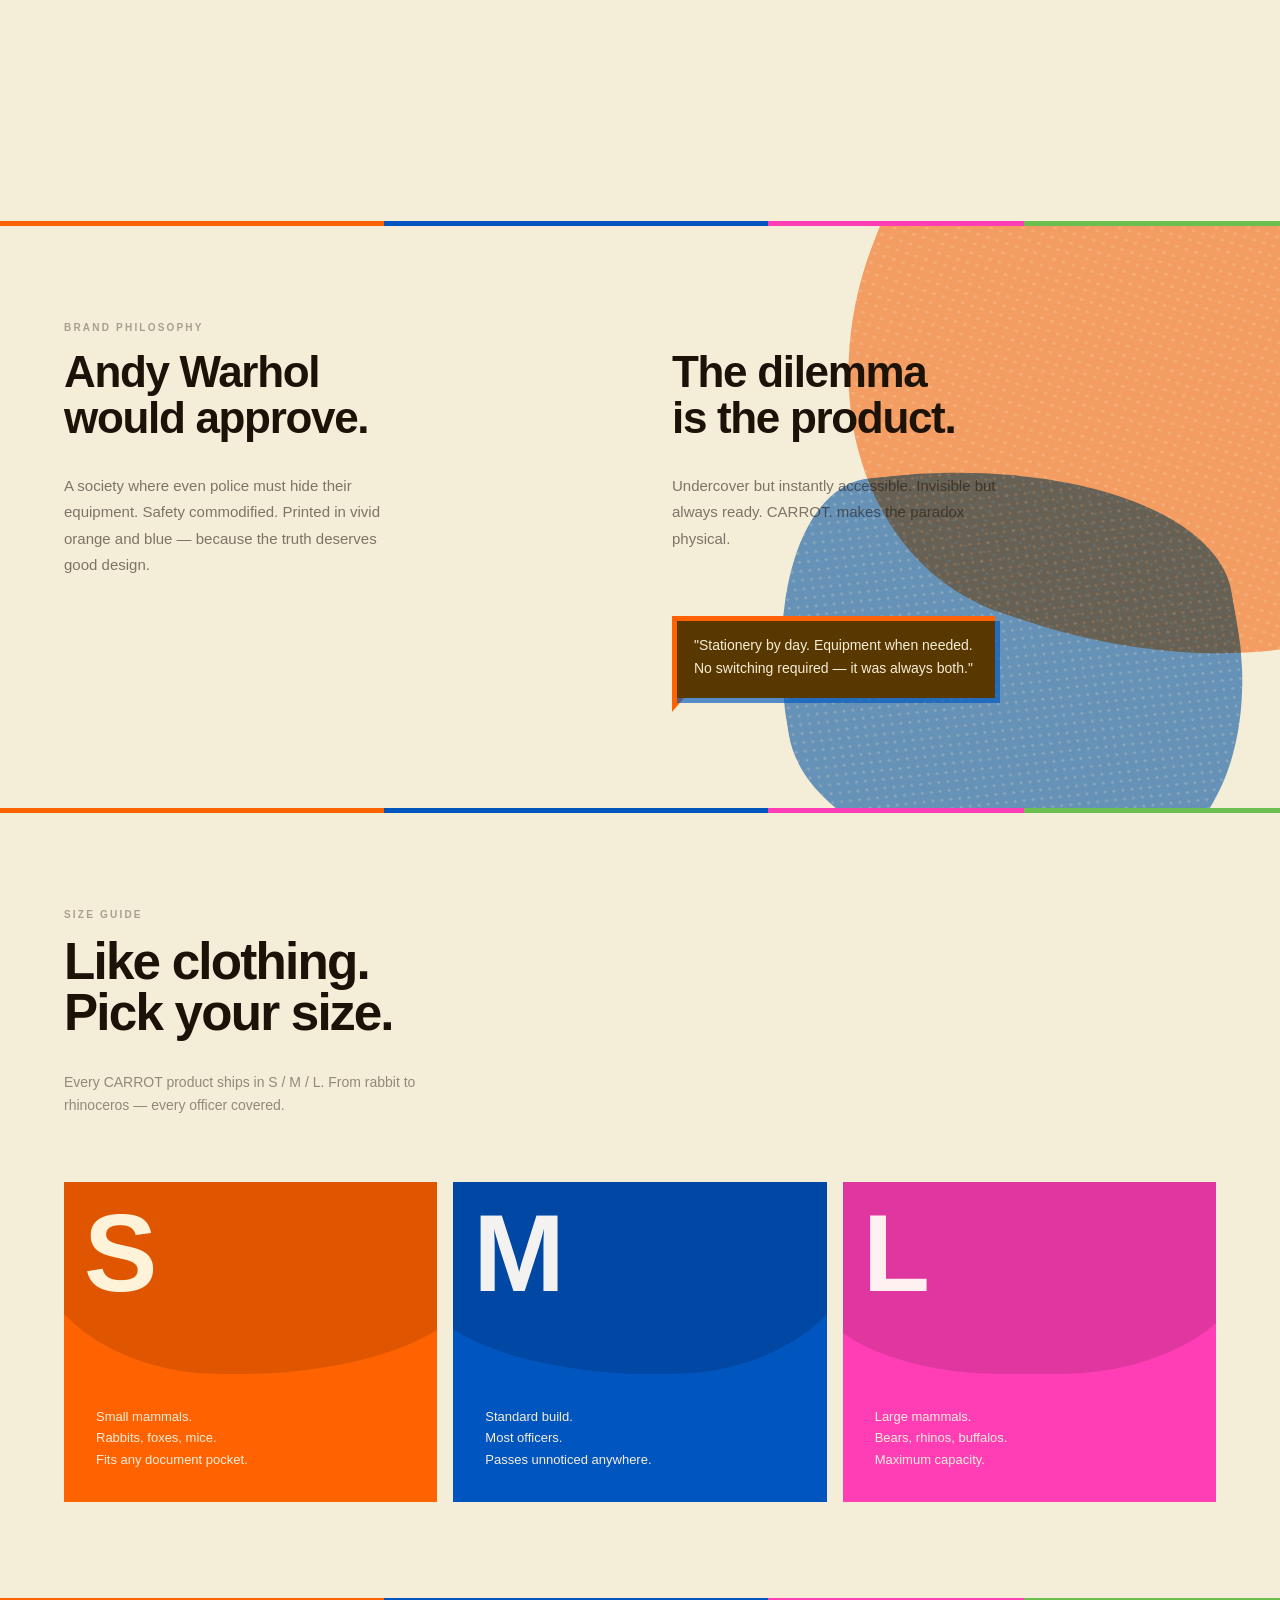
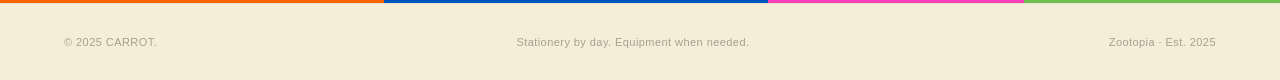
==== commit ebbb9b4c: "Add interactive hero: stamp, footprints, criminal investigation - Custom carrot cursor (cursor:none " ====
--- a/index.html
+++ b/index.html
@@ -8,6 +8,7 @@
   <link rel="stylesheet" href="css/style.css">
   <link rel="stylesheet" href="css/riso.css">
   <link rel="stylesheet" href="css/components.css">
+  <link rel="stylesheet" href="css/hero-interactive.css">
 </head>
 <body>
 
@@ -22,26 +23,65 @@
     <a href="cart.html" class="btn btn-primary" style="padding:10px 18px;font-size:13px;">🛒</a>
   </nav>
 
-  <!-- ── HERO: full viewport, blobs + CARROT. overlay ── -->
-  <section class="hero">
-
-    <!-- Organic blob shapes — multiply on cream = riso overprint -->
-    <div class="hero-blob blob-orange"></div>
-    <div class="hero-blob blob-blue"></div>
-    <div class="hero-blob blob-pink"></div>
-
-    <!-- Central carrot (multiply = integrates into color field) -->
-    <div class="hero-carrot">🥕</div>
-
-    <!-- CARROT. — one line, large, bottom-left -->
-    <div class="hero-wordmark">CARROT.</div>
-
-    <!-- Minimal tagline, bottom-right -->
+  <!-- ── HERO: interactive stamp + investigation ── -->
+
+  <!-- Hidden SVG distortion filter -->
+  <svg style="display:none" aria-hidden="true">
+    <defs>
+      <filter id="distort" x="-30%" y="-30%" width="160%" height="160%">
+        <feTurbulence id="ft" type="turbulence"
+          baseFrequency="0.04" numOctaves="3" seed="5" result="noise"/>
+        <feDisplacementMap id="fdm" in="SourceGraphic" in2="noise"
+          scale="0" xChannelSelector="R" yChannelSelector="G"/>
+      </filter>
+    </defs>
+  </svg>
+
+  <!-- Custom cursor (follows mouse via JS) -->
+  <div id="cursor" aria-hidden="true">🥕</div>
+
+  <!-- Toast notification -->
+  <div id="toast" role="status" aria-live="polite"></div>
+
+  <section class="hero hero-interactive" id="hero">
+
+    <!-- Stamp layer (stamps appended here by JS) -->
+    <div id="stamp-layer"></div>
+
+    <!-- Footprint layer (footprints appended here by JS) -->
+    <div id="footprint-layer"></div>
+
+    <!-- Stamp counter (top-left) -->
+    <div id="stamp-counter"></div>
+
+    <!-- First-visit hint -->
+    <div id="hero-hint">
+      click anywhere to stamp<br>
+      <span style="opacity:0.6;font-size:9px;">double-click to clear</span>
+    </div>
+
+    <!-- Tagline (bottom-right) -->
     <div class="hero-tagline">
       Zootopia · Est. 2025
     </div>
 
+    <!-- Scroll hint -->
     <div class="scroll-hint">↓ Lineup</div>
+
+    <!-- Left slider: SHAPE (distortion) -->
+    <div class="hero-slider hero-slider-left">
+      <label for="shape-slider">SHAPE</label>
+      <input type="range" id="shape-slider" min="0" max="100" value="0">
+    </div>
+
+    <!-- Right slider: SIZE -->
+    <div class="hero-slider hero-slider-right">
+      <label for="size-slider">SIZE</label>
+      <input type="range" id="size-slider" min="20" max="180" value="70">
+    </div>
+
+    <!-- Criminal lineup (bottom-right, filled by JS when caught) -->
+    <div id="criminal-lineup"></div>
 
   </section>
 
@@ -159,6 +199,7 @@
   <script src="js/products.js"></script>
   <script>renderProductCards('carousel-track');</script>
   <script src="js/carousel.js"></script>
+  <script src="js/hero-interactive.js"></script>
 
 </body>
 </html>
--- a/css/hero-interactive.css
+++ b/css/hero-interactive.css
@@ -0,0 +1,232 @@
+/* ── HERO INTERACTIVE — cursor · stamps · footprints · sliders ── */
+
+/* ── 1. CUSTOM CURSOR ──────────────────────────────────────────── */
+.hero-interactive { cursor: none; }
+
+#cursor {
+  position: fixed;
+  pointer-events: none;
+  z-index: 9000;
+  font-size: 28px;
+  line-height: 1;
+  transform: translate(-50%, -50%) rotate(-15deg);
+  transition: transform 0.05s linear;
+  user-select: none;
+}
+
+/* ── 2. HERO STRUCTURE ─────────────────────────────────────────── */
+.hero-interactive {
+  background: var(--paper);
+  overflow: hidden;
+}
+
+#stamp-layer,
+#footprint-layer {
+  position: absolute;
+  inset: 0;
+  pointer-events: none;   /* each child sets its own pointer-events */
+}
+
+#stamp-layer    { z-index: 2; isolation: isolate; }
+#footprint-layer { z-index: 3; }
+
+/* ── 3. STAMP ──────────────────────────────────────────────────── */
+.stamp {
+  position: absolute;
+  display: flex;
+  align-items: center;
+  justify-content: center;
+  width: var(--sz, 80px);
+  height: var(--sz, 80px);
+  font-size: calc(var(--sz, 80px) * 0.82);
+  line-height: 1;
+  border-radius: 50%;
+  background-color: var(--clr, #FF6200);
+  background-image: radial-gradient(circle, rgba(244,237,216,0.32) 24%, transparent 25%);
+  background-size: 9px 9px;
+  transform: translate(-50%, -50%) rotate(var(--rot, 0deg));
+  mix-blend-mode: multiply;
+  opacity: 0.72;
+  pointer-events: none;
+  animation: stamp-pop 0.14s cubic-bezier(0.34, 1.56, 0.64, 1) forwards;
+}
+
+@keyframes stamp-pop {
+  from { transform: translate(-50%, -50%) rotate(var(--rot, 0deg)) scale(0.3); opacity: 0; }
+  to   { transform: translate(-50%, -50%) rotate(var(--rot, 0deg)) scale(1);   opacity: 0.72; }
+}
+
+/* ── 4. INK SPLATTER ───────────────────────────────────────────── */
+.splatter-dot {
+  position: absolute;
+  width: 6px; height: 6px;
+  border-radius: 50%;
+  opacity: 0;
+  pointer-events: none;
+  mix-blend-mode: multiply;
+  animation: splat 0.45s ease-out forwards;
+}
+
+@keyframes splat {
+  0%   { transform: translate(-50%, -50%) scale(1);   opacity: 0.65; }
+  100% { transform: translate(-50%, -50%) translate(var(--dx), var(--dy)) scale(0); opacity: 0; }
+}
+
+/* ── 5. STAMP COUNTER ──────────────────────────────────────────── */
+#stamp-counter {
+  position: absolute;
+  top: 88px;   /* just below nav */
+  left: 4vw;
+  font-size: 11px;
+  font-weight: 700;
+  letter-spacing: 0.18em;
+  text-transform: uppercase;
+  opacity: 0.25;
+  z-index: 20;
+  user-select: none;
+}
+
+/* ── 6. HINT TEXT ──────────────────────────────────────────────── */
+#hero-hint {
+  position: absolute;
+  top: 50%;
+  left: 50%;
+  transform: translate(-50%, -50%);
+  font-size: 11px;
+  font-weight: 700;
+  letter-spacing: 0.22em;
+  text-transform: uppercase;
+  opacity: 0.22;
+  z-index: 20;
+  pointer-events: none;
+  user-select: none;
+  transition: opacity 0.6s ease;
+  text-align: center;
+  line-height: 2;
+}
+#hero-hint.hidden { opacity: 0; }
+
+/* ── 7. SLIDERS ────────────────────────────────────────────────── */
+.hero-slider {
+  position: absolute;
+  top: 50%;
+  transform: translateY(-50%);
+  display: flex;
+  flex-direction: column;
+  align-items: center;
+  gap: 10px;
+  z-index: 20;
+}
+.hero-slider-left  { left: 24px; }
+.hero-slider-right { right: 24px; }
+
+.hero-slider label {
+  font-size: 9px;
+  font-weight: 700;
+  letter-spacing: 0.22em;
+  text-transform: uppercase;
+  opacity: 0.3;
+  user-select: none;
+  writing-mode: horizontal-tb;
+}
+
+.hero-slider input[type="range"] {
+  -webkit-appearance: slider-vertical;
+  appearance: slider-vertical;
+  writing-mode: vertical-lr;
+  direction: rtl;
+  height: 130px;
+  width: 4px;
+  cursor: pointer;
+  accent-color: var(--ink);
+  opacity: 0.35;
+  transition: opacity 0.2s;
+}
+.hero-slider input[type="range"]:hover { opacity: 0.8; }
+
+/* ── 8. FOOTPRINT ──────────────────────────────────────────────── */
+.footprint {
+  position: absolute;
+  font-size: 16px;
+  line-height: 1;
+  pointer-events: none;
+  opacity: 0;
+  user-select: none;
+  animation: footprint-appear 0.3s ease-out forwards;
+}
+
+.footprint.catchable {
+  pointer-events: auto;
+  cursor: none;
+}
+
+@keyframes footprint-appear {
+  from { opacity: 0; transform: translate(-50%, -50%) scale(0.5) rotate(var(--rot, 0deg)); }
+  to   { opacity: 0.6; transform: translate(-50%, -50%) scale(1)   rotate(var(--rot, 0deg)); }
+}
+
+/* ── 9. CRIMINAL LINEUP ────────────────────────────────────────── */
+#criminal-lineup {
+  position: absolute;
+  bottom: 48px;
+  right: 4vw;
+  z-index: 20;
+  display: flex;
+  gap: 6px;
+  align-items: flex-end;
+}
+
+.silhouette {
+  font-size: 34px;
+  line-height: 1;
+  filter: brightness(0);
+  opacity: 0.8;
+  user-select: none;
+  animation: silhouette-arrive 0.45s cubic-bezier(0.34, 1.56, 0.64, 1);
+}
+
+@keyframes silhouette-arrive {
+  from { transform: translateY(24px) scale(0.5); opacity: 0; }
+  to   { transform: translateY(0)    scale(1);   opacity: 0.8; }
+}
+
+/* ── 10. TOAST NOTIFICATION ────────────────────────────────────── */
+#toast {
+  position: fixed;
+  bottom: 40px;
+  left: 50%;
+  transform: translateX(-50%) translateY(20px);
+  background: var(--ink);
+  color: var(--paper);
+  font-size: 11px;
+  font-weight: 700;
+  letter-spacing: 0.18em;
+  text-transform: uppercase;
+  padding: 12px 24px;
+  opacity: 0;
+  pointer-events: none;
+  z-index: 9999;
+  transition: opacity 0.3s ease, transform 0.3s ease;
+}
+#toast.show {
+  opacity: 1;
+  transform: translateX(-50%) translateY(0);
+}
+
+/* ── 11. HERO TAGLINE (stays visible) ──────────────────────────── */
+.hero-interactive .hero-tagline {
+  z-index: 20;
+  pointer-events: none;
+}
+.hero-interactive .scroll-hint {
+  z-index: 20;
+  pointer-events: none;
+}
+
+/* ── 12. RESPONSIVE ────────────────────────────────────────────── */
+@media (max-width: 768px) {
+  .hero-slider { display: none; }  /* sliders hidden on mobile */
+  #stamp-counter { left: 20px; }
+  #criminal-lineup { right: 20px; bottom: 32px; }
+  .silhouette { font-size: 26px; }
+}
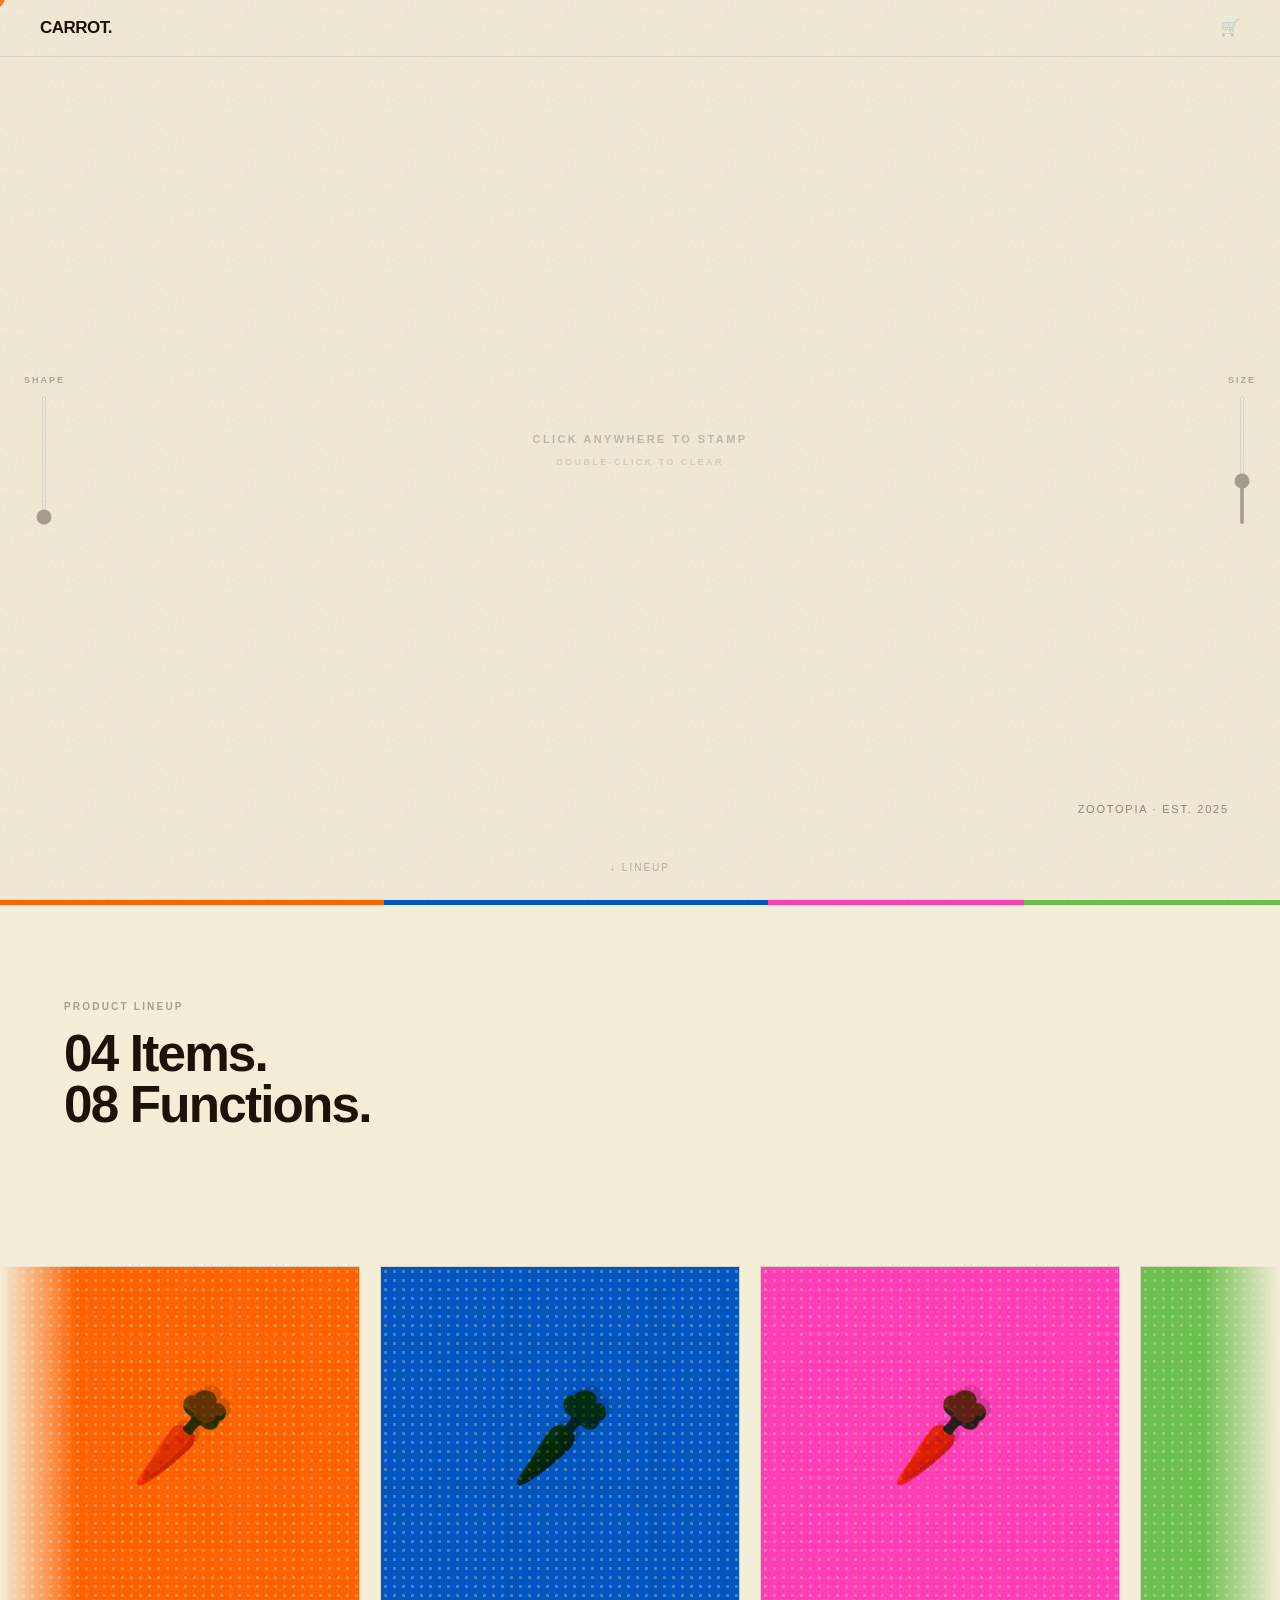
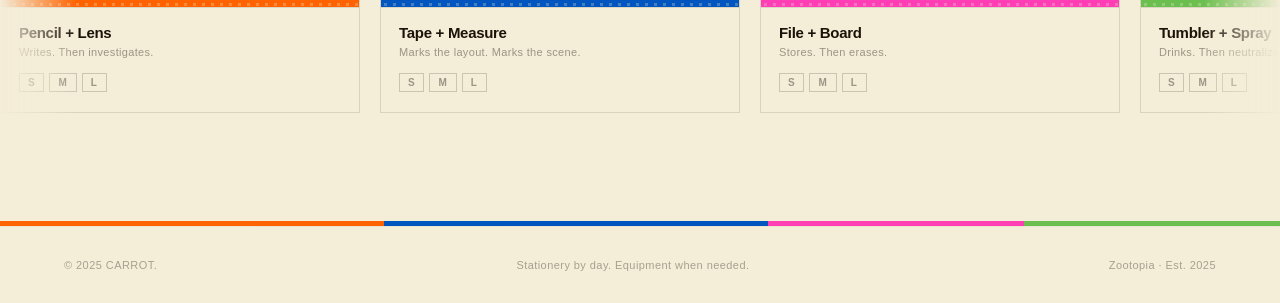
==== commit 20440275: "UX polish: dismiss, counters, nav cleanup, remove sections 1. Catch reveal: clickable to dismiss ear" ====
--- a/index.html
+++ b/index.html
@@ -15,12 +15,7 @@
   <!-- ── NAV ────────────────────────────────────────── -->
   <nav class="nav">
     <a href="index.html" class="nav-logo">CARROT.</a>
-    <ul class="nav-links">
-      <li><a href="#lineup">Lineup</a></li>
-      <li><a href="#brand">Brand</a></li>
-      <li><a href="#sizes">Sizes</a></li>
-    </ul>
-    <a href="cart.html" class="btn btn-primary" style="padding:10px 18px;font-size:13px;">🛒</a>
+    <a href="cart.html" class="nav-cart">🛒</a>
   </nav>
 
   <!-- ── HERO: interactive stamp + investigation ── -->
@@ -51,8 +46,9 @@
     <!-- Footprint layer (footprints appended here by JS) -->
     <div id="footprint-layer"></div>
 
-    <!-- Stamp counter (top-left) -->
+    <!-- Stamp counter (top-left) / Criminal counter (top-right) -->
     <div id="stamp-counter"></div>
+    <div id="criminal-counter"></div>
 
     <!-- First-visit hint -->
     <div id="hero-hint">
@@ -103,90 +99,6 @@
     </div>
   </section>
 
-  <!-- ── BRAND / PHILOSOPHY ─────────────────────────── -->
-  <div class="color-strip"></div>
-  <section class="philosophy" id="brand">
-
-    <!-- Decorative blobs in background -->
-    <div class="philosophy-blob philosophy-blob-1"></div>
-    <div class="philosophy-blob philosophy-blob-2"></div>
-
-    <div class="section-label" style="position:relative;z-index:2;">Brand Philosophy</div>
-
-    <div class="philosophy-grid">
-
-      <div>
-        <h2 class="phil-title">Andy Warhol<br>would approve.</h2>
-        <p class="phil-body">
-          A society where even police must hide their equipment.
-          Safety commodified. Printed in vivid orange and blue —
-          because the truth deserves good design.
-        </p>
-      </div>
-
-      <div>
-        <h2 class="phil-title">The dilemma<br>is the product.</h2>
-        <p class="phil-body" style="margin-bottom:var(--gap-lg);">
-          Undercover but instantly accessible.
-          Invisible but always ready.
-          CARROT. makes the paradox physical.
-        </p>
-
-        <!-- Riso speech bubble -->
-        <div class="speech-bubble speech-bubble-orange" style="max-width:380px;">
-          "Stationery by day. Equipment when needed.<br>
-          No switching required — it was always both."
-        </div>
-        <div class="bubble-tail" style="border-top-color:var(--orange);"></div>
-      </div>
-
-    </div>
-  </section>
-
-  <!-- ── SIZE GUIDE ─────────────────────────────────── -->
-  <div class="color-strip"></div>
-  <section class="size-section" id="sizes">
-    <div class="section-label">Size Guide</div>
-    <h2 class="section-title">Like clothing.<br>Pick your size.</h2>
-    <p style="font-size:14px;opacity:0.45;max-width:380px;margin-bottom:var(--gap-lg);line-height:1.7;margin-top:calc(var(--gap-lg) * -0.5);">
-      Every CARROT product ships in S / M / L.
-      From rabbit to rhinoceros — every officer covered.
-    </p>
-
-    <div class="size-grid">
-
-      <div class="size-card" style="background:var(--orange);">
-        <div class="size-card-blob" style="background:rgba(0,0,0,0.12);"></div>
-        <div class="size-card-letter">S</div>
-        <div class="size-card-desc" style="color:var(--paper);">
-          Small mammals.<br>
-          Rabbits, foxes, mice.<br>
-          Fits any document pocket.
-        </div>
-      </div>
-
-      <div class="size-card" style="background:var(--blue);">
-        <div class="size-card-blob" style="background:rgba(0,0,0,0.15);border-radius:40% 60% 45% 55%/55% 45% 60% 40%;"></div>
-        <div class="size-card-letter">M</div>
-        <div class="size-card-desc" style="color:var(--paper);">
-          Standard build.<br>
-          Most officers.<br>
-          Passes unnoticed anywhere.
-        </div>
-      </div>
-
-      <div class="size-card" style="background:var(--pink);">
-        <div class="size-card-blob" style="background:rgba(0,0,0,0.12);border-radius:55% 45% 50% 50%/40% 60% 55% 45%;"></div>
-        <div class="size-card-letter">L</div>
-        <div class="size-card-desc" style="color:var(--paper);">
-          Large mammals.<br>
-          Bears, rhinos, buffalos.<br>
-          Maximum capacity.
-        </div>
-      </div>
-
-    </div>
-  </section>
 
   <!-- ── FOOTER ─────────────────────────────────────── -->
   <div class="color-strip"></div>
--- a/css/style.css
+++ b/css/style.css
@@ -72,6 +72,16 @@
 }
 .nav-links a:hover { opacity: 1; }
 
+.nav-cart {
+  font-size: 16px;
+  text-decoration: none;
+  color: var(--ink);
+  opacity: 0.45;
+  transition: opacity 0.2s;
+  line-height: 1;
+}
+.nav-cart:hover { opacity: 1; }
+
 /* ── HERO (full viewport, blobs fill screen) ─────────── */
 .hero {
   height: 100vh;
--- a/css/hero-interactive.css
+++ b/css/hero-interactive.css
@@ -33,27 +33,19 @@
 /* ── 3. STAMP ──────────────────────────────────────────────────── */
 .stamp {
   position: absolute;
-  display: flex;
-  align-items: center;
-  justify-content: center;
-  width: var(--sz, 80px);
-  height: var(--sz, 80px);
-  font-size: calc(var(--sz, 80px) * 0.82);
-  line-height: 1;
-  border-radius: 50%;
-  background-color: var(--clr, #FF6200);
-  background-image: radial-gradient(circle, rgba(244,237,216,0.32) 24%, transparent 25%);
-  background-size: 9px 9px;
+  /* size set inline by JS */
   transform: translate(-50%, -50%) rotate(var(--rot, 0deg));
   mix-blend-mode: multiply;
-  opacity: 0.72;
-  pointer-events: none;
-  animation: stamp-pop 0.14s cubic-bezier(0.34, 1.56, 0.64, 1) forwards;
-}
+  opacity: 0.82;
+  pointer-events: none;
+  animation: stamp-pop 0.16s cubic-bezier(0.34, 1.56, 0.64, 1) forwards;
+}
+
+.stamp svg { display: block; width: 100%; height: 100%; }
 
 @keyframes stamp-pop {
-  from { transform: translate(-50%, -50%) rotate(var(--rot, 0deg)) scale(0.3); opacity: 0; }
-  to   { transform: translate(-50%, -50%) rotate(var(--rot, 0deg)) scale(1);   opacity: 0.72; }
+  from { transform: translate(-50%, -50%) rotate(var(--rot, 0deg)) scale(0.25); opacity: 0; }
+  to   { transform: translate(-50%, -50%) rotate(var(--rot, 0deg)) scale(1);    opacity: 0.82; }
 }
 
 /* ── 4. INK SPLATTER ───────────────────────────────────────────── */
@@ -72,11 +64,11 @@
   100% { transform: translate(-50%, -50%) translate(var(--dx), var(--dy)) scale(0); opacity: 0; }
 }
 
-/* ── 5. STAMP COUNTER ──────────────────────────────────────────── */
-#stamp-counter {
+/* ── 5. COUNTERS (stamp left · caught right) ───────────────────── */
+#stamp-counter,
+#criminal-counter {
   position: absolute;
   top: 88px;   /* just below nav */
-  left: 4vw;
   font-size: 11px;
   font-weight: 700;
   letter-spacing: 0.18em;
@@ -85,6 +77,8 @@
   z-index: 20;
   user-select: none;
 }
+#stamp-counter    { left: 4vw; }
+#criminal-counter { right: 4vw; }
 
 /* ── 6. HINT TEXT ──────────────────────────────────────────────── */
 #hero-hint {
@@ -190,7 +184,67 @@
   to   { transform: translateY(0)    scale(1);   opacity: 0.8; }
 }
 
-/* ── 10. TOAST NOTIFICATION ────────────────────────────────────── */
+/* ── 10. CATCH REVEAL ──────────────────────────────────────────── */
+.catch-reveal {
+  position: fixed;
+  inset: 0;
+  z-index: 8000;
+  display: flex;
+  align-items: center;
+  justify-content: center;
+  pointer-events: auto;   /* clickable to dismiss */
+  cursor: pointer;
+  background: rgba(28, 18, 8, 0.18);
+  animation: catch-fade-in 0.28s ease-out;
+}
+
+@keyframes catch-fade-in {
+  from { opacity: 0; }
+  to   { opacity: 1; }
+}
+
+.catch-bubble {
+  background: var(--paper);
+  border: 2px solid rgba(28, 18, 8, 0.14);
+  padding: 44px 72px;
+  text-align: center;
+  display: flex;
+  flex-direction: column;
+  align-items: center;
+  gap: 10px;
+  animation: catch-bubble-in 0.36s cubic-bezier(0.34, 1.56, 0.64, 1);
+}
+
+@keyframes catch-bubble-in {
+  from { transform: scale(0.5); opacity: 0; }
+  to   { transform: scale(1);   opacity: 1; }
+}
+
+.catch-animal {
+  font-size: 80px;
+  line-height: 1;
+  filter: brightness(0);
+  user-select: none;
+  margin-bottom: 4px;
+}
+
+.catch-label {
+  font-size: 26px;
+  font-weight: 900;
+  letter-spacing: -0.03em;
+  color: var(--ink);
+}
+
+.catch-sub {
+  font-size: 10px;
+  font-weight: 700;
+  letter-spacing: 0.22em;
+  text-transform: uppercase;
+  color: var(--ink);
+  opacity: 0.32;
+}
+
+/* ── 11. TOAST (kept for fallback) ────────────────────────────── */
 #toast {
   position: fixed;
   bottom: 40px;
@@ -213,7 +267,7 @@
   transform: translateX(-50%) translateY(0);
 }
 
-/* ── 11. HERO TAGLINE (stays visible) ──────────────────────────── */
+/* ── 12. HERO TAGLINE (stays visible) ──────────────────────────── */
 .hero-interactive .hero-tagline {
   z-index: 20;
   pointer-events: none;
@@ -223,7 +277,7 @@
   pointer-events: none;
 }
 
-/* ── 12. RESPONSIVE ────────────────────────────────────────────── */
+/* ── 13. RESPONSIVE ────────────────────────────────────────────── */
 @media (max-width: 768px) {
   .hero-slider { display: none; }  /* sliders hidden on mobile */
   #stamp-counter { left: 20px; }
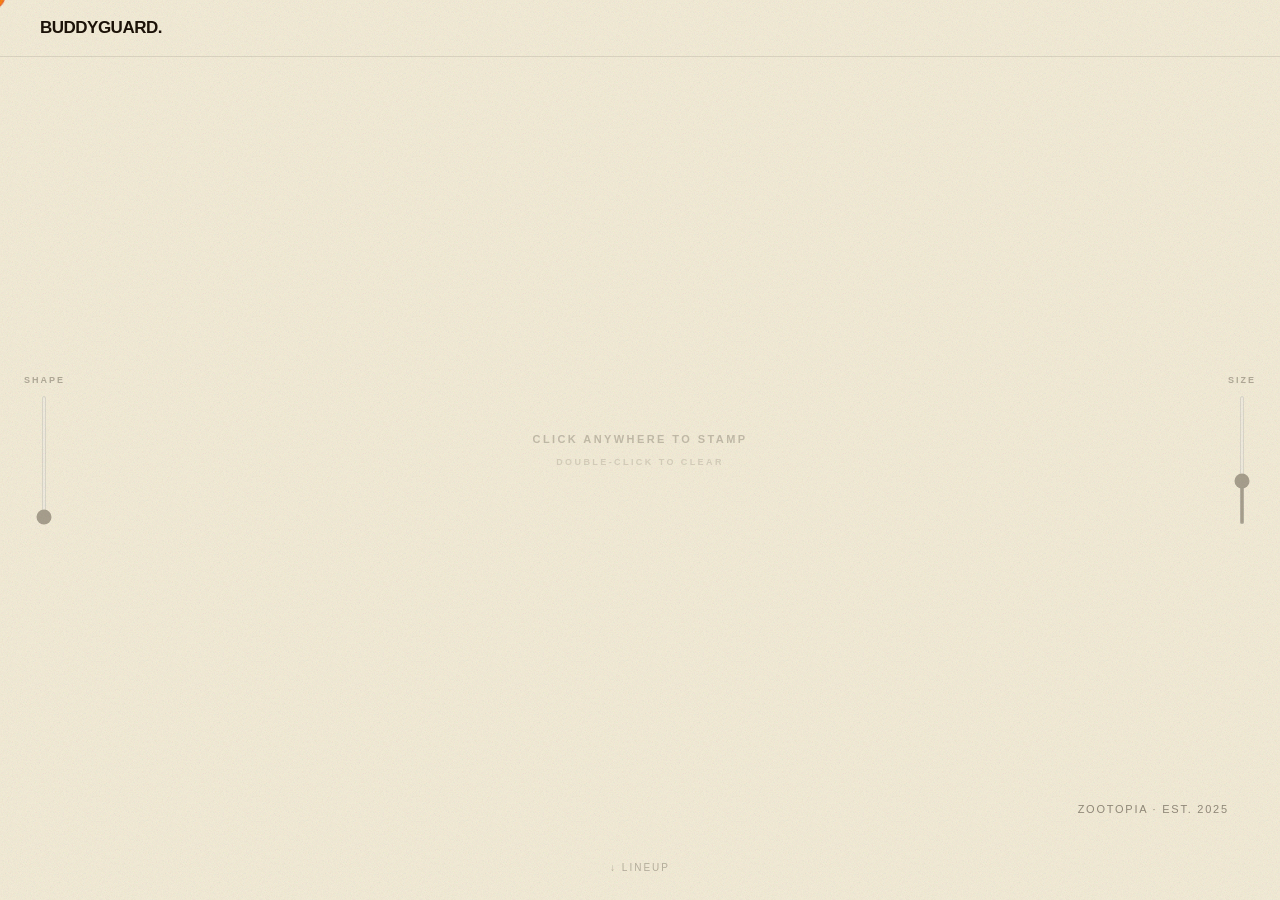
==== commit 33e33259: "Strip site to interactive hero only — rename to BUDDYGUARD. - Remove product.html, cart.html, carous" ====
--- a/index.html
+++ b/index.html
@@ -3,19 +3,21 @@
 <head>
   <meta charset="UTF-8">
   <meta name="viewport" content="width=device-width, initial-scale=1.0">
-  <title>CARROT. — ZPD Official Stationery</title>
+  <title>BUDDYGUARD.</title>
   <link href="https://fonts.googleapis.com/css2?family=Inter:wght@400;500;700;900&display=swap" rel="stylesheet">
   <link rel="stylesheet" href="css/style.css">
   <link rel="stylesheet" href="css/riso.css">
   <link rel="stylesheet" href="css/components.css">
   <link rel="stylesheet" href="css/hero-interactive.css">
+  <style>
+    html, body { height: 100%; overflow: hidden; }
+  </style>
 </head>
 <body>
 
   <!-- ── NAV ────────────────────────────────────────── -->
   <nav class="nav">
-    <a href="index.html" class="nav-logo">CARROT.</a>
-    <a href="cart.html" class="nav-cart">🛒</a>
+    <a href="index.html" class="nav-logo">BUDDYGUARD.</a>
   </nav>
 
   <!-- ── HERO: interactive stamp + investigation ── -->
@@ -81,36 +83,6 @@
 
   </section>
 
-  <!-- ── 4-COLOR STRIP ──────────────────────────────── -->
-  <div class="color-strip"></div>
-
-  <!-- ── LINEUP ─────────────────────────────────────── -->
-  <section class="products-section" id="lineup">
-    <div style="padding:0 var(--gap-lg) var(--gap-lg);">
-      <div class="section-label">Product Lineup</div>
-      <h2 class="section-title">04 Items.<br>08 Functions.</h2>
-    </div>
-
-    <!-- Conveyor belt — no buttons, auto-scrolls continuously -->
-    <div class="carousel-container">
-      <div class="carousel-track" id="carousel-track">
-        <!-- rendered by products.js — cards doubled for seamless loop -->
-      </div>
-    </div>
-  </section>
-
-
-  <!-- ── FOOTER ─────────────────────────────────────── -->
-  <div class="color-strip"></div>
-  <footer>
-    <span>© 2025 CARROT.</span>
-    <span>Stationery by day. Equipment when needed.</span>
-    <span>Zootopia · Est. 2025</span>
-  </footer>
-
-  <script src="js/products.js"></script>
-  <script>renderProductCards('carousel-track');</script>
-  <script src="js/carousel.js"></script>
   <script src="js/hero-interactive.js"></script>
 
 </body>
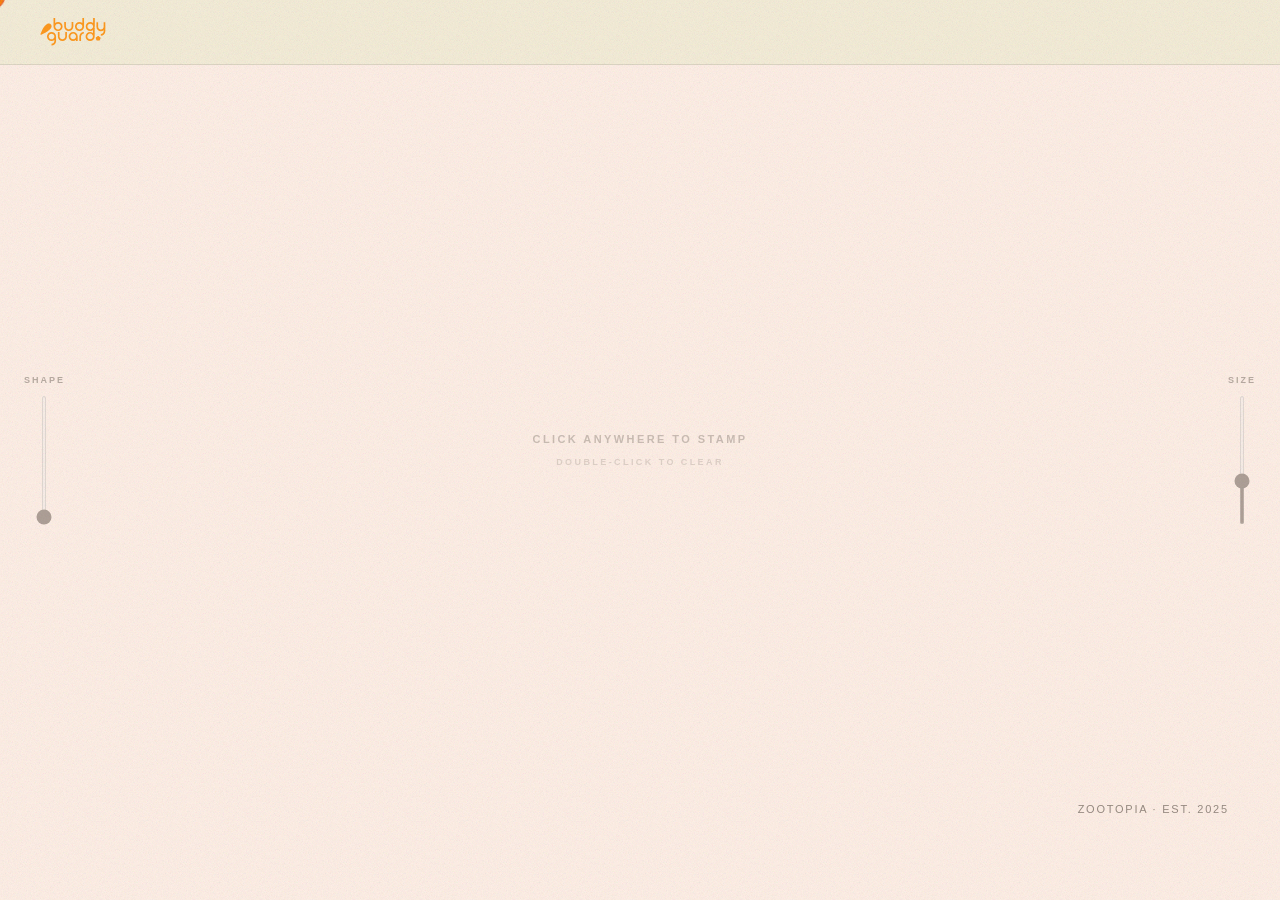
==== commit e2994eb0: "UI polish: new background, remove scroll hint, SVG logo - Background color: #F4EDD8 → #FFF0E7 - Remo" ====
--- a/index.html
+++ b/index.html
@@ -17,7 +17,22 @@
 
   <!-- ── NAV ────────────────────────────────────────── -->
   <nav class="nav">
-    <a href="index.html" class="nav-logo">BUDDYGUARD.</a>
+    <a href="index.html" class="nav-logo">
+      <svg width="113" height="48" viewBox="0 0 113 48" fill="none" xmlns="http://www.w3.org/2000/svg" style="height:28px;width:auto;display:block;">
+        <path d="M27.4819 18.1055C28.4341 19.0576 29.5913 19.5337 30.9536 19.5337C32.3013 19.5337 33.4512 19.0576 34.4033 18.1055C35.3555 17.1533 35.8315 16.0034 35.8315 14.6558C35.8315 13.3081 35.3555 12.1509 34.4033 11.1841C33.4512 10.2319 32.3013 9.75586 30.9536 9.75586C29.5913 9.75586 28.4341 10.2319 27.4819 11.1841C26.5298 12.1509 26.0537 13.3081 26.0537 14.6558C26.0537 16.0034 26.5298 17.1533 27.4819 18.1055ZM26.0537 8.63525C27.5039 7.44873 29.1372 6.85547 30.9536 6.85547C33.0923 6.85547 34.9233 7.61719 36.4468 9.14062C37.9702 10.6641 38.7319 12.5024 38.7319 14.6558C38.7319 16.7944 37.9702 18.6255 36.4468 20.1489C34.9233 21.6724 33.0923 22.4341 30.9536 22.4341C28.8003 22.4341 26.9619 21.6724 25.4385 20.1489C23.915 18.6255 23.1533 16.7944 23.1533 14.6558V0H26.0537V8.63525Z" fill="#FF9A1F"/>
+        <path d="M54.213 6.87744H57.1134V14.6777C57.1134 16.8164 56.3517 18.6475 54.8282 20.1709C53.3048 21.6943 51.4737 22.4561 49.3351 22.4561C47.1817 22.4561 45.3434 21.6943 43.8199 20.1709C42.2965 18.6475 41.5348 16.8164 41.5348 14.6777V6.87744H44.4352V14.6777C44.4352 16.0254 44.9112 17.1753 45.8634 18.1274C46.8302 19.0796 47.9874 19.5557 49.3351 19.5557C50.6827 19.5557 51.8326 19.0796 52.7848 18.1274C53.7369 17.1753 54.213 16.0254 54.213 14.6777V6.87744Z" fill="#FF9A1F"/>
+        <path d="M64.2888 18.1274C65.2409 19.0796 66.3908 19.5557 67.7385 19.5557C69.1008 19.5557 70.258 19.0796 71.2102 18.1274C72.1623 17.1753 72.6384 16.0254 72.6384 14.6777C72.6384 13.3301 72.1623 12.1729 71.2102 11.2061C70.2434 10.2539 69.0861 9.77783 67.7385 9.77783C66.3908 9.77783 65.2409 10.2539 64.2888 11.2061C63.3366 12.1729 62.8605 13.3301 62.8605 14.6777C62.8605 16.0254 63.3366 17.1753 64.2888 18.1274ZM75.5388 0.0219727V14.6777C75.5388 16.8164 74.7771 18.6475 73.2536 20.1709C71.7302 21.6943 69.8918 22.4561 67.7385 22.4561C65.5998 22.4561 63.7687 21.6943 62.2453 20.1709C60.7219 18.6475 59.9602 16.8164 59.9602 14.6777C59.9602 12.5244 60.7219 10.686 62.2453 9.1626C63.7687 7.63916 65.5998 6.87744 67.7385 6.87744C69.5549 6.87744 71.1882 7.4707 72.6384 8.65723V0.0219727H75.5388Z" fill="#FF9A1F"/>
+        <path d="M82.7142 18.1274C83.6663 19.0796 84.8162 19.5557 86.1639 19.5557C87.5262 19.5557 88.6834 19.0796 89.6355 18.1274C90.5877 17.1753 91.0638 16.0254 91.0638 14.6777C91.0638 13.3301 90.5877 12.1729 89.6355 11.2061C88.6687 10.2539 87.5115 9.77783 86.1639 9.77783C84.8162 9.77783 83.6663 10.2539 82.7142 11.2061C81.762 12.1729 81.2859 13.3301 81.2859 14.6777C81.2859 16.0254 81.762 17.1753 82.7142 18.1274ZM93.9642 0.0219727V14.6777C93.9642 16.8164 93.2024 18.6475 91.679 20.1709C90.1556 21.6943 88.3172 22.4561 86.1639 22.4561C84.0252 22.4561 82.1941 21.6943 80.6707 20.1709C79.1473 18.6475 78.3855 16.8164 78.3855 14.6777C78.3855 12.5244 79.1473 10.686 80.6707 9.1626C82.1941 7.63916 84.0252 6.87744 86.1639 6.87744C87.9803 6.87744 89.6136 7.4707 91.0638 8.65723V0.0219727H93.9642Z" fill="#FF9A1F"/>
+        <path d="M112.016 7.0752V22.6978C112.001 24.8364 111.232 26.6675 109.709 28.1909C108.2 29.6997 106.369 30.4541 104.216 30.4541V27.5537C105.578 27.5537 106.735 27.0776 107.687 26.1255C108.64 25.1733 109.116 24.0161 109.116 22.6538V20.9839C107.724 22.0972 106.157 22.6538 104.413 22.6538C102.275 22.6538 100.466 21.8921 98.9862 20.3687C97.536 18.8599 96.8109 17.0288 96.8109 14.8755V7.0752H99.7113V14.8755C99.7113 16.2378 100.158 17.3877 101.052 18.3252C101.96 19.2773 103.08 19.7534 104.413 19.7534C105.746 19.7534 106.867 19.2773 107.775 18.3252C108.669 17.3877 109.116 16.2378 109.116 14.8755V7.0752H112.016Z" fill="#FF9A1F"/>
+        <path d="M16.3062 35.1509C17.2583 36.103 18.4082 36.5791 19.7559 36.5791C21.1182 36.5791 22.2754 36.103 23.2275 35.1509C24.1797 34.1987 24.6558 33.0488 24.6558 31.7012C24.6558 30.3535 24.1797 29.1963 23.2275 28.2295C22.2754 27.2773 21.1182 26.8013 19.7559 26.8013C18.4082 26.8013 17.2583 27.2773 16.3062 28.2295C15.354 29.1963 14.8779 30.3535 14.8779 31.7012C14.8779 33.0488 15.354 34.1987 16.3062 35.1509ZM27.5562 31.7012V39.4795C27.5562 41.6328 26.7944 43.4639 25.271 44.9727C23.7476 46.4961 21.9092 47.2578 19.7559 47.2578V44.3574C21.1035 44.3574 22.2607 43.8813 23.2275 42.9292C24.1797 41.9771 24.6558 40.8271 24.6558 39.4795V37.6997C23.2056 38.8862 21.5723 39.4795 19.7559 39.4795C17.6172 39.4795 15.7861 38.7178 14.2627 37.1943C12.7393 35.6709 11.9775 33.8398 11.9775 31.7012C11.9775 29.5479 12.7393 27.7095 14.2627 26.186C15.7861 24.6626 17.6172 23.9009 19.7559 23.9009C21.9092 23.9009 23.7476 24.6626 25.271 26.186C26.7944 27.7095 27.5562 29.5479 27.5562 31.7012Z" fill="#FF9A1F"/>
+        <path d="M43.3009 23.8789H46.2013V31.6792C46.2013 33.8179 45.4396 35.6489 43.9161 37.1724C42.3927 38.6958 40.5616 39.4575 38.4229 39.4575C36.2696 39.4575 34.4312 38.6958 32.9078 37.1724C31.3844 35.6489 30.6227 33.8179 30.6227 31.6792V23.8789H33.523V31.6792C33.523 33.0269 33.9991 34.1768 34.9513 35.1289C35.9181 36.0811 37.0753 36.5571 38.4229 36.5571C39.7706 36.5571 40.9205 36.0811 41.8727 35.1289C42.8248 34.1768 43.3009 33.0269 43.3009 31.6792V23.8789Z" fill="#FF9A1F"/>
+        <path d="M53.3767 35.1289C54.3288 36.0811 55.4787 36.5571 56.8264 36.5571C58.174 36.5571 59.3312 36.0811 60.298 35.1289C61.2502 34.1768 61.7263 33.0269 61.7263 31.6792C61.7263 30.3315 61.2502 29.1743 60.298 28.2075C59.3312 27.2554 58.174 26.7793 56.8264 26.7793C55.4787 26.7793 54.3288 27.2554 53.3767 28.2075C52.4245 29.1743 51.9484 30.3315 51.9484 31.6792C51.9484 33.0269 52.4245 34.1768 53.3767 35.1289ZM64.6267 31.6792V39.4355H61.7263V37.6777C60.2761 38.8643 58.6428 39.4575 56.8264 39.4575C54.6877 39.4575 52.8566 38.6958 51.3332 37.1724C49.8098 35.6489 49.048 33.8179 49.048 31.6792C49.048 29.5259 49.8098 27.6875 51.3332 26.1641C52.8566 24.6406 54.6877 23.8789 56.8264 23.8789C58.9797 23.8789 60.8181 24.6406 62.3415 26.1641C63.8649 27.6875 64.6267 29.5259 64.6267 31.6792Z" fill="#FF9A1F"/>
+        <path d="M75.2518 23.8789V26.7793C73.9041 26.7793 72.7542 27.2554 71.8021 28.2075C70.8499 29.1743 70.3738 30.3315 70.3738 31.6792V39.4575H67.4734V31.6792C67.4734 29.5259 68.2352 27.6875 69.7586 26.1641C71.282 24.6406 73.1131 23.8789 75.2518 23.8789Z" fill="#FF9A1F"/>
+        <path d="M82.4931 35.1289C83.4452 36.0811 84.5951 36.5571 85.9428 36.5571C87.3051 36.5571 88.4623 36.0811 89.4145 35.1289C90.3666 34.1768 90.8427 33.0269 90.8427 31.6792C90.8427 30.3315 90.3666 29.1743 89.4145 28.2075C88.4477 27.2554 87.2904 26.7793 85.9428 26.7793C84.5951 26.7793 83.4452 27.2554 82.4931 28.2075C81.5409 29.1743 81.0648 30.3315 81.0648 31.6792C81.0648 33.0269 81.5409 34.1768 82.4931 35.1289ZM93.7431 17.0234V31.6792C93.7431 33.8179 92.9813 35.6489 91.4579 37.1724C89.9345 38.6958 88.0961 39.4575 85.9428 39.4575C83.8041 39.4575 81.973 38.6958 80.4496 37.1724C78.9262 35.6489 78.1645 33.8179 78.1645 31.6792C78.1645 29.5259 78.9262 27.6875 80.4496 26.1641C81.973 24.6406 83.8041 23.8789 85.9428 23.8789C87.7592 23.8789 89.3925 24.4722 90.8427 25.6587V17.0234H93.7431Z" fill="#FF9A1F"/>
+        <path d="M0.791939 27.3537C8.58345 7.3343 15.9506 8.04205 18.7347 11.0376C24.1546 16.8963 10.9502 24.6811 2.0642 28.5866C1.27168 28.9349 0.47796 28.1604 0.791939 27.3537Z" fill="#FF9A1F"/>
+        <path d="M98.0838 31.7084C98.9061 30.5974 100.594 30.5974 101.416 31.7084V31.7084C101.671 32.0526 102.034 32.3089 102.444 32.4311L102.536 32.4586C103.826 32.8426 104.325 34.4036 103.498 35.4649V35.4649C103.231 35.8073 103.089 36.2334 103.095 36.6674V36.6674C103.112 38.0062 101.809 38.979 100.536 38.5665L100.387 38.5184C99.973 38.3843 99.527 38.3843 99.1127 38.5184L98.9643 38.5665C97.6905 38.979 96.3883 38.0062 96.4055 36.6674V36.6674C96.4111 36.2334 96.2688 35.8073 96.0019 35.4649V35.4649C95.1748 34.4036 95.6742 32.8426 96.9638 32.4586L97.0561 32.4311C97.4665 32.3089 97.8291 32.0526 98.0838 31.7084V31.7084Z" fill="#FF9A1F"/>
+      </svg>
+    </a>
   </nav>
 
   <!-- ── HERO: interactive stamp + investigation ── -->
@@ -63,9 +78,6 @@
       Zootopia · Est. 2025
     </div>
 
-    <!-- Scroll hint -->
-    <div class="scroll-hint">↓ Lineup</div>
-
     <!-- Left slider: SHAPE (distortion) -->
     <div class="hero-slider hero-slider-left">
       <label for="shape-slider">SHAPE</label>
--- a/css/style.css
+++ b/css/style.css
@@ -8,7 +8,7 @@
   --lime:   #6BBF4E;   /* bright grass green */
   --yellow: #FFD400;   /* bright riso yellow */
   /* Surface */
-  --paper:  #F4EDD8;   /* warm cream — printed paper */
+  --paper:  #FFF0E7;   /* warm cream — printed paper */
   --ink:    #1C1208;   /* warm near-black */
 
   /* Helvetica-feel system stack — Inter as web fallback */
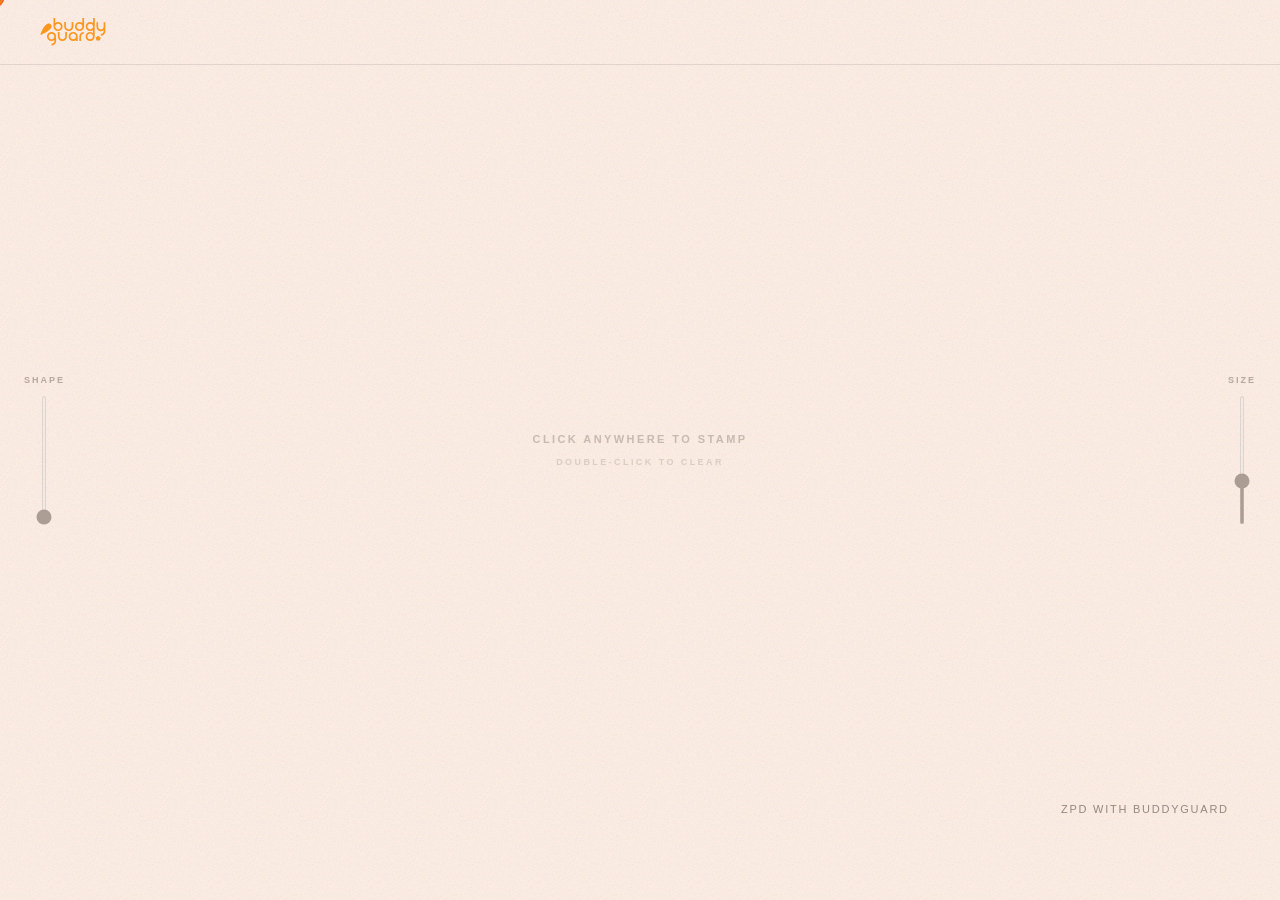
==== commit be520acc: "Nav bg matches body, update tagline text - Nav background: solid #FFF0E7 (remove blur/transparency) " ====
--- a/index.html
+++ b/index.html
@@ -75,7 +75,7 @@
 
     <!-- Tagline (bottom-right) -->
     <div class="hero-tagline">
-      Zootopia · Est. 2025
+      ZPD with BUDDYGUARD
     </div>
 
     <!-- Left slider: SHAPE (distortion) -->
--- a/css/style.css
+++ b/css/style.css
@@ -40,9 +40,7 @@
   justify-content: space-between;
   padding: 18px 40px;
   /* semi-transparent cream so blobs show through faintly */
-  background: rgba(244, 237, 216, 0.88);
-  backdrop-filter: blur(6px);
-  -webkit-backdrop-filter: blur(6px);
+  background: #FFF0E7;
   border-bottom: 1.5px solid rgba(24,16,10,0.10);
 }
 
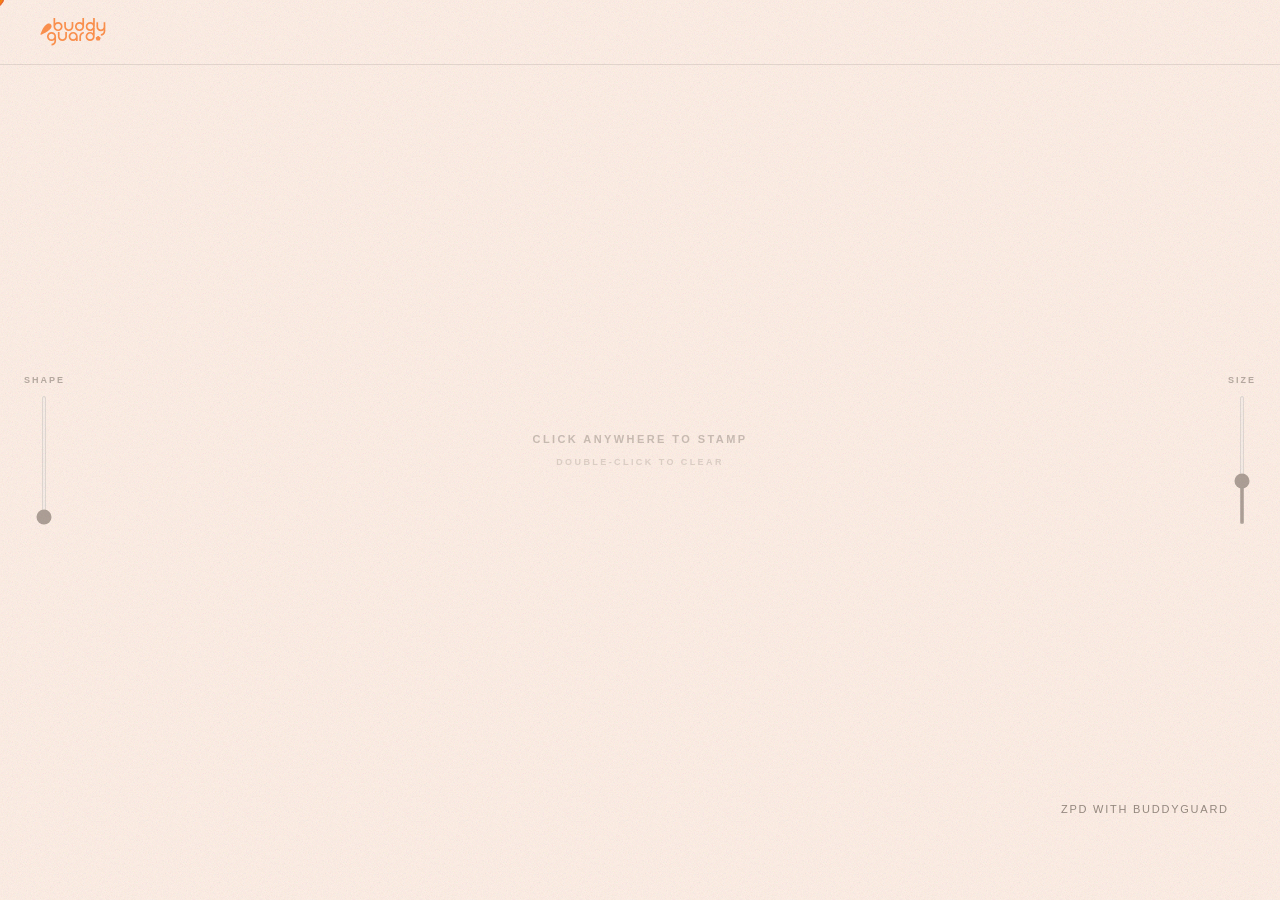
==== commit 77f7c761: "Update logo color to #FF924E Co-Authored-By: Claude Sonnet 4.6 <noreply@anthropic.com>" ====
--- a/index.html
+++ b/index.html
@@ -19,18 +19,18 @@
   <nav class="nav">
     <a href="index.html" class="nav-logo">
       <svg width="113" height="48" viewBox="0 0 113 48" fill="none" xmlns="http://www.w3.org/2000/svg" style="height:28px;width:auto;display:block;">
-        <path d="M27.4819 18.1055C28.4341 19.0576 29.5913 19.5337 30.9536 19.5337C32.3013 19.5337 33.4512 19.0576 34.4033 18.1055C35.3555 17.1533 35.8315 16.0034 35.8315 14.6558C35.8315 13.3081 35.3555 12.1509 34.4033 11.1841C33.4512 10.2319 32.3013 9.75586 30.9536 9.75586C29.5913 9.75586 28.4341 10.2319 27.4819 11.1841C26.5298 12.1509 26.0537 13.3081 26.0537 14.6558C26.0537 16.0034 26.5298 17.1533 27.4819 18.1055ZM26.0537 8.63525C27.5039 7.44873 29.1372 6.85547 30.9536 6.85547C33.0923 6.85547 34.9233 7.61719 36.4468 9.14062C37.9702 10.6641 38.7319 12.5024 38.7319 14.6558C38.7319 16.7944 37.9702 18.6255 36.4468 20.1489C34.9233 21.6724 33.0923 22.4341 30.9536 22.4341C28.8003 22.4341 26.9619 21.6724 25.4385 20.1489C23.915 18.6255 23.1533 16.7944 23.1533 14.6558V0H26.0537V8.63525Z" fill="#FF9A1F"/>
-        <path d="M54.213 6.87744H57.1134V14.6777C57.1134 16.8164 56.3517 18.6475 54.8282 20.1709C53.3048 21.6943 51.4737 22.4561 49.3351 22.4561C47.1817 22.4561 45.3434 21.6943 43.8199 20.1709C42.2965 18.6475 41.5348 16.8164 41.5348 14.6777V6.87744H44.4352V14.6777C44.4352 16.0254 44.9112 17.1753 45.8634 18.1274C46.8302 19.0796 47.9874 19.5557 49.3351 19.5557C50.6827 19.5557 51.8326 19.0796 52.7848 18.1274C53.7369 17.1753 54.213 16.0254 54.213 14.6777V6.87744Z" fill="#FF9A1F"/>
-        <path d="M64.2888 18.1274C65.2409 19.0796 66.3908 19.5557 67.7385 19.5557C69.1008 19.5557 70.258 19.0796 71.2102 18.1274C72.1623 17.1753 72.6384 16.0254 72.6384 14.6777C72.6384 13.3301 72.1623 12.1729 71.2102 11.2061C70.2434 10.2539 69.0861 9.77783 67.7385 9.77783C66.3908 9.77783 65.2409 10.2539 64.2888 11.2061C63.3366 12.1729 62.8605 13.3301 62.8605 14.6777C62.8605 16.0254 63.3366 17.1753 64.2888 18.1274ZM75.5388 0.0219727V14.6777C75.5388 16.8164 74.7771 18.6475 73.2536 20.1709C71.7302 21.6943 69.8918 22.4561 67.7385 22.4561C65.5998 22.4561 63.7687 21.6943 62.2453 20.1709C60.7219 18.6475 59.9602 16.8164 59.9602 14.6777C59.9602 12.5244 60.7219 10.686 62.2453 9.1626C63.7687 7.63916 65.5998 6.87744 67.7385 6.87744C69.5549 6.87744 71.1882 7.4707 72.6384 8.65723V0.0219727H75.5388Z" fill="#FF9A1F"/>
-        <path d="M82.7142 18.1274C83.6663 19.0796 84.8162 19.5557 86.1639 19.5557C87.5262 19.5557 88.6834 19.0796 89.6355 18.1274C90.5877 17.1753 91.0638 16.0254 91.0638 14.6777C91.0638 13.3301 90.5877 12.1729 89.6355 11.2061C88.6687 10.2539 87.5115 9.77783 86.1639 9.77783C84.8162 9.77783 83.6663 10.2539 82.7142 11.2061C81.762 12.1729 81.2859 13.3301 81.2859 14.6777C81.2859 16.0254 81.762 17.1753 82.7142 18.1274ZM93.9642 0.0219727V14.6777C93.9642 16.8164 93.2024 18.6475 91.679 20.1709C90.1556 21.6943 88.3172 22.4561 86.1639 22.4561C84.0252 22.4561 82.1941 21.6943 80.6707 20.1709C79.1473 18.6475 78.3855 16.8164 78.3855 14.6777C78.3855 12.5244 79.1473 10.686 80.6707 9.1626C82.1941 7.63916 84.0252 6.87744 86.1639 6.87744C87.9803 6.87744 89.6136 7.4707 91.0638 8.65723V0.0219727H93.9642Z" fill="#FF9A1F"/>
-        <path d="M112.016 7.0752V22.6978C112.001 24.8364 111.232 26.6675 109.709 28.1909C108.2 29.6997 106.369 30.4541 104.216 30.4541V27.5537C105.578 27.5537 106.735 27.0776 107.687 26.1255C108.64 25.1733 109.116 24.0161 109.116 22.6538V20.9839C107.724 22.0972 106.157 22.6538 104.413 22.6538C102.275 22.6538 100.466 21.8921 98.9862 20.3687C97.536 18.8599 96.8109 17.0288 96.8109 14.8755V7.0752H99.7113V14.8755C99.7113 16.2378 100.158 17.3877 101.052 18.3252C101.96 19.2773 103.08 19.7534 104.413 19.7534C105.746 19.7534 106.867 19.2773 107.775 18.3252C108.669 17.3877 109.116 16.2378 109.116 14.8755V7.0752H112.016Z" fill="#FF9A1F"/>
-        <path d="M16.3062 35.1509C17.2583 36.103 18.4082 36.5791 19.7559 36.5791C21.1182 36.5791 22.2754 36.103 23.2275 35.1509C24.1797 34.1987 24.6558 33.0488 24.6558 31.7012C24.6558 30.3535 24.1797 29.1963 23.2275 28.2295C22.2754 27.2773 21.1182 26.8013 19.7559 26.8013C18.4082 26.8013 17.2583 27.2773 16.3062 28.2295C15.354 29.1963 14.8779 30.3535 14.8779 31.7012C14.8779 33.0488 15.354 34.1987 16.3062 35.1509ZM27.5562 31.7012V39.4795C27.5562 41.6328 26.7944 43.4639 25.271 44.9727C23.7476 46.4961 21.9092 47.2578 19.7559 47.2578V44.3574C21.1035 44.3574 22.2607 43.8813 23.2275 42.9292C24.1797 41.9771 24.6558 40.8271 24.6558 39.4795V37.6997C23.2056 38.8862 21.5723 39.4795 19.7559 39.4795C17.6172 39.4795 15.7861 38.7178 14.2627 37.1943C12.7393 35.6709 11.9775 33.8398 11.9775 31.7012C11.9775 29.5479 12.7393 27.7095 14.2627 26.186C15.7861 24.6626 17.6172 23.9009 19.7559 23.9009C21.9092 23.9009 23.7476 24.6626 25.271 26.186C26.7944 27.7095 27.5562 29.5479 27.5562 31.7012Z" fill="#FF9A1F"/>
-        <path d="M43.3009 23.8789H46.2013V31.6792C46.2013 33.8179 45.4396 35.6489 43.9161 37.1724C42.3927 38.6958 40.5616 39.4575 38.4229 39.4575C36.2696 39.4575 34.4312 38.6958 32.9078 37.1724C31.3844 35.6489 30.6227 33.8179 30.6227 31.6792V23.8789H33.523V31.6792C33.523 33.0269 33.9991 34.1768 34.9513 35.1289C35.9181 36.0811 37.0753 36.5571 38.4229 36.5571C39.7706 36.5571 40.9205 36.0811 41.8727 35.1289C42.8248 34.1768 43.3009 33.0269 43.3009 31.6792V23.8789Z" fill="#FF9A1F"/>
-        <path d="M53.3767 35.1289C54.3288 36.0811 55.4787 36.5571 56.8264 36.5571C58.174 36.5571 59.3312 36.0811 60.298 35.1289C61.2502 34.1768 61.7263 33.0269 61.7263 31.6792C61.7263 30.3315 61.2502 29.1743 60.298 28.2075C59.3312 27.2554 58.174 26.7793 56.8264 26.7793C55.4787 26.7793 54.3288 27.2554 53.3767 28.2075C52.4245 29.1743 51.9484 30.3315 51.9484 31.6792C51.9484 33.0269 52.4245 34.1768 53.3767 35.1289ZM64.6267 31.6792V39.4355H61.7263V37.6777C60.2761 38.8643 58.6428 39.4575 56.8264 39.4575C54.6877 39.4575 52.8566 38.6958 51.3332 37.1724C49.8098 35.6489 49.048 33.8179 49.048 31.6792C49.048 29.5259 49.8098 27.6875 51.3332 26.1641C52.8566 24.6406 54.6877 23.8789 56.8264 23.8789C58.9797 23.8789 60.8181 24.6406 62.3415 26.1641C63.8649 27.6875 64.6267 29.5259 64.6267 31.6792Z" fill="#FF9A1F"/>
-        <path d="M75.2518 23.8789V26.7793C73.9041 26.7793 72.7542 27.2554 71.8021 28.2075C70.8499 29.1743 70.3738 30.3315 70.3738 31.6792V39.4575H67.4734V31.6792C67.4734 29.5259 68.2352 27.6875 69.7586 26.1641C71.282 24.6406 73.1131 23.8789 75.2518 23.8789Z" fill="#FF9A1F"/>
-        <path d="M82.4931 35.1289C83.4452 36.0811 84.5951 36.5571 85.9428 36.5571C87.3051 36.5571 88.4623 36.0811 89.4145 35.1289C90.3666 34.1768 90.8427 33.0269 90.8427 31.6792C90.8427 30.3315 90.3666 29.1743 89.4145 28.2075C88.4477 27.2554 87.2904 26.7793 85.9428 26.7793C84.5951 26.7793 83.4452 27.2554 82.4931 28.2075C81.5409 29.1743 81.0648 30.3315 81.0648 31.6792C81.0648 33.0269 81.5409 34.1768 82.4931 35.1289ZM93.7431 17.0234V31.6792C93.7431 33.8179 92.9813 35.6489 91.4579 37.1724C89.9345 38.6958 88.0961 39.4575 85.9428 39.4575C83.8041 39.4575 81.973 38.6958 80.4496 37.1724C78.9262 35.6489 78.1645 33.8179 78.1645 31.6792C78.1645 29.5259 78.9262 27.6875 80.4496 26.1641C81.973 24.6406 83.8041 23.8789 85.9428 23.8789C87.7592 23.8789 89.3925 24.4722 90.8427 25.6587V17.0234H93.7431Z" fill="#FF9A1F"/>
-        <path d="M0.791939 27.3537C8.58345 7.3343 15.9506 8.04205 18.7347 11.0376C24.1546 16.8963 10.9502 24.6811 2.0642 28.5866C1.27168 28.9349 0.47796 28.1604 0.791939 27.3537Z" fill="#FF9A1F"/>
-        <path d="M98.0838 31.7084C98.9061 30.5974 100.594 30.5974 101.416 31.7084V31.7084C101.671 32.0526 102.034 32.3089 102.444 32.4311L102.536 32.4586C103.826 32.8426 104.325 34.4036 103.498 35.4649V35.4649C103.231 35.8073 103.089 36.2334 103.095 36.6674V36.6674C103.112 38.0062 101.809 38.979 100.536 38.5665L100.387 38.5184C99.973 38.3843 99.527 38.3843 99.1127 38.5184L98.9643 38.5665C97.6905 38.979 96.3883 38.0062 96.4055 36.6674V36.6674C96.4111 36.2334 96.2688 35.8073 96.0019 35.4649V35.4649C95.1748 34.4036 95.6742 32.8426 96.9638 32.4586L97.0561 32.4311C97.4665 32.3089 97.8291 32.0526 98.0838 31.7084V31.7084Z" fill="#FF9A1F"/>
+        <path d="M27.4819 18.1055C28.4341 19.0576 29.5913 19.5337 30.9536 19.5337C32.3013 19.5337 33.4512 19.0576 34.4033 18.1055C35.3555 17.1533 35.8315 16.0034 35.8315 14.6558C35.8315 13.3081 35.3555 12.1509 34.4033 11.1841C33.4512 10.2319 32.3013 9.75586 30.9536 9.75586C29.5913 9.75586 28.4341 10.2319 27.4819 11.1841C26.5298 12.1509 26.0537 13.3081 26.0537 14.6558C26.0537 16.0034 26.5298 17.1533 27.4819 18.1055ZM26.0537 8.63525C27.5039 7.44873 29.1372 6.85547 30.9536 6.85547C33.0923 6.85547 34.9233 7.61719 36.4468 9.14062C37.9702 10.6641 38.7319 12.5024 38.7319 14.6558C38.7319 16.7944 37.9702 18.6255 36.4468 20.1489C34.9233 21.6724 33.0923 22.4341 30.9536 22.4341C28.8003 22.4341 26.9619 21.6724 25.4385 20.1489C23.915 18.6255 23.1533 16.7944 23.1533 14.6558V0H26.0537V8.63525Z" fill="#FF924E"/>
+        <path d="M54.213 6.87744H57.1134V14.6777C57.1134 16.8164 56.3517 18.6475 54.8282 20.1709C53.3048 21.6943 51.4737 22.4561 49.3351 22.4561C47.1817 22.4561 45.3434 21.6943 43.8199 20.1709C42.2965 18.6475 41.5348 16.8164 41.5348 14.6777V6.87744H44.4352V14.6777C44.4352 16.0254 44.9112 17.1753 45.8634 18.1274C46.8302 19.0796 47.9874 19.5557 49.3351 19.5557C50.6827 19.5557 51.8326 19.0796 52.7848 18.1274C53.7369 17.1753 54.213 16.0254 54.213 14.6777V6.87744Z" fill="#FF924E"/>
+        <path d="M64.2888 18.1274C65.2409 19.0796 66.3908 19.5557 67.7385 19.5557C69.1008 19.5557 70.258 19.0796 71.2102 18.1274C72.1623 17.1753 72.6384 16.0254 72.6384 14.6777C72.6384 13.3301 72.1623 12.1729 71.2102 11.2061C70.2434 10.2539 69.0861 9.77783 67.7385 9.77783C66.3908 9.77783 65.2409 10.2539 64.2888 11.2061C63.3366 12.1729 62.8605 13.3301 62.8605 14.6777C62.8605 16.0254 63.3366 17.1753 64.2888 18.1274ZM75.5388 0.0219727V14.6777C75.5388 16.8164 74.7771 18.6475 73.2536 20.1709C71.7302 21.6943 69.8918 22.4561 67.7385 22.4561C65.5998 22.4561 63.7687 21.6943 62.2453 20.1709C60.7219 18.6475 59.9602 16.8164 59.9602 14.6777C59.9602 12.5244 60.7219 10.686 62.2453 9.1626C63.7687 7.63916 65.5998 6.87744 67.7385 6.87744C69.5549 6.87744 71.1882 7.4707 72.6384 8.65723V0.0219727H75.5388Z" fill="#FF924E"/>
+        <path d="M82.7142 18.1274C83.6663 19.0796 84.8162 19.5557 86.1639 19.5557C87.5262 19.5557 88.6834 19.0796 89.6355 18.1274C90.5877 17.1753 91.0638 16.0254 91.0638 14.6777C91.0638 13.3301 90.5877 12.1729 89.6355 11.2061C88.6687 10.2539 87.5115 9.77783 86.1639 9.77783C84.8162 9.77783 83.6663 10.2539 82.7142 11.2061C81.762 12.1729 81.2859 13.3301 81.2859 14.6777C81.2859 16.0254 81.762 17.1753 82.7142 18.1274ZM93.9642 0.0219727V14.6777C93.9642 16.8164 93.2024 18.6475 91.679 20.1709C90.1556 21.6943 88.3172 22.4561 86.1639 22.4561C84.0252 22.4561 82.1941 21.6943 80.6707 20.1709C79.1473 18.6475 78.3855 16.8164 78.3855 14.6777C78.3855 12.5244 79.1473 10.686 80.6707 9.1626C82.1941 7.63916 84.0252 6.87744 86.1639 6.87744C87.9803 6.87744 89.6136 7.4707 91.0638 8.65723V0.0219727H93.9642Z" fill="#FF924E"/>
+        <path d="M112.016 7.0752V22.6978C112.001 24.8364 111.232 26.6675 109.709 28.1909C108.2 29.6997 106.369 30.4541 104.216 30.4541V27.5537C105.578 27.5537 106.735 27.0776 107.687 26.1255C108.64 25.1733 109.116 24.0161 109.116 22.6538V20.9839C107.724 22.0972 106.157 22.6538 104.413 22.6538C102.275 22.6538 100.466 21.8921 98.9862 20.3687C97.536 18.8599 96.8109 17.0288 96.8109 14.8755V7.0752H99.7113V14.8755C99.7113 16.2378 100.158 17.3877 101.052 18.3252C101.96 19.2773 103.08 19.7534 104.413 19.7534C105.746 19.7534 106.867 19.2773 107.775 18.3252C108.669 17.3877 109.116 16.2378 109.116 14.8755V7.0752H112.016Z" fill="#FF924E"/>
+        <path d="M16.3062 35.1509C17.2583 36.103 18.4082 36.5791 19.7559 36.5791C21.1182 36.5791 22.2754 36.103 23.2275 35.1509C24.1797 34.1987 24.6558 33.0488 24.6558 31.7012C24.6558 30.3535 24.1797 29.1963 23.2275 28.2295C22.2754 27.2773 21.1182 26.8013 19.7559 26.8013C18.4082 26.8013 17.2583 27.2773 16.3062 28.2295C15.354 29.1963 14.8779 30.3535 14.8779 31.7012C14.8779 33.0488 15.354 34.1987 16.3062 35.1509ZM27.5562 31.7012V39.4795C27.5562 41.6328 26.7944 43.4639 25.271 44.9727C23.7476 46.4961 21.9092 47.2578 19.7559 47.2578V44.3574C21.1035 44.3574 22.2607 43.8813 23.2275 42.9292C24.1797 41.9771 24.6558 40.8271 24.6558 39.4795V37.6997C23.2056 38.8862 21.5723 39.4795 19.7559 39.4795C17.6172 39.4795 15.7861 38.7178 14.2627 37.1943C12.7393 35.6709 11.9775 33.8398 11.9775 31.7012C11.9775 29.5479 12.7393 27.7095 14.2627 26.186C15.7861 24.6626 17.6172 23.9009 19.7559 23.9009C21.9092 23.9009 23.7476 24.6626 25.271 26.186C26.7944 27.7095 27.5562 29.5479 27.5562 31.7012Z" fill="#FF924E"/>
+        <path d="M43.3009 23.8789H46.2013V31.6792C46.2013 33.8179 45.4396 35.6489 43.9161 37.1724C42.3927 38.6958 40.5616 39.4575 38.4229 39.4575C36.2696 39.4575 34.4312 38.6958 32.9078 37.1724C31.3844 35.6489 30.6227 33.8179 30.6227 31.6792V23.8789H33.523V31.6792C33.523 33.0269 33.9991 34.1768 34.9513 35.1289C35.9181 36.0811 37.0753 36.5571 38.4229 36.5571C39.7706 36.5571 40.9205 36.0811 41.8727 35.1289C42.8248 34.1768 43.3009 33.0269 43.3009 31.6792V23.8789Z" fill="#FF924E"/>
+        <path d="M53.3767 35.1289C54.3288 36.0811 55.4787 36.5571 56.8264 36.5571C58.174 36.5571 59.3312 36.0811 60.298 35.1289C61.2502 34.1768 61.7263 33.0269 61.7263 31.6792C61.7263 30.3315 61.2502 29.1743 60.298 28.2075C59.3312 27.2554 58.174 26.7793 56.8264 26.7793C55.4787 26.7793 54.3288 27.2554 53.3767 28.2075C52.4245 29.1743 51.9484 30.3315 51.9484 31.6792C51.9484 33.0269 52.4245 34.1768 53.3767 35.1289ZM64.6267 31.6792V39.4355H61.7263V37.6777C60.2761 38.8643 58.6428 39.4575 56.8264 39.4575C54.6877 39.4575 52.8566 38.6958 51.3332 37.1724C49.8098 35.6489 49.048 33.8179 49.048 31.6792C49.048 29.5259 49.8098 27.6875 51.3332 26.1641C52.8566 24.6406 54.6877 23.8789 56.8264 23.8789C58.9797 23.8789 60.8181 24.6406 62.3415 26.1641C63.8649 27.6875 64.6267 29.5259 64.6267 31.6792Z" fill="#FF924E"/>
+        <path d="M75.2518 23.8789V26.7793C73.9041 26.7793 72.7542 27.2554 71.8021 28.2075C70.8499 29.1743 70.3738 30.3315 70.3738 31.6792V39.4575H67.4734V31.6792C67.4734 29.5259 68.2352 27.6875 69.7586 26.1641C71.282 24.6406 73.1131 23.8789 75.2518 23.8789Z" fill="#FF924E"/>
+        <path d="M82.4931 35.1289C83.4452 36.0811 84.5951 36.5571 85.9428 36.5571C87.3051 36.5571 88.4623 36.0811 89.4145 35.1289C90.3666 34.1768 90.8427 33.0269 90.8427 31.6792C90.8427 30.3315 90.3666 29.1743 89.4145 28.2075C88.4477 27.2554 87.2904 26.7793 85.9428 26.7793C84.5951 26.7793 83.4452 27.2554 82.4931 28.2075C81.5409 29.1743 81.0648 30.3315 81.0648 31.6792C81.0648 33.0269 81.5409 34.1768 82.4931 35.1289ZM93.7431 17.0234V31.6792C93.7431 33.8179 92.9813 35.6489 91.4579 37.1724C89.9345 38.6958 88.0961 39.4575 85.9428 39.4575C83.8041 39.4575 81.973 38.6958 80.4496 37.1724C78.9262 35.6489 78.1645 33.8179 78.1645 31.6792C78.1645 29.5259 78.9262 27.6875 80.4496 26.1641C81.973 24.6406 83.8041 23.8789 85.9428 23.8789C87.7592 23.8789 89.3925 24.4722 90.8427 25.6587V17.0234H93.7431Z" fill="#FF924E"/>
+        <path d="M0.791939 27.3537C8.58345 7.3343 15.9506 8.04205 18.7347 11.0376C24.1546 16.8963 10.9502 24.6811 2.0642 28.5866C1.27168 28.9349 0.47796 28.1604 0.791939 27.3537Z" fill="#FF924E"/>
+        <path d="M98.0838 31.7084C98.9061 30.5974 100.594 30.5974 101.416 31.7084V31.7084C101.671 32.0526 102.034 32.3089 102.444 32.4311L102.536 32.4586C103.826 32.8426 104.325 34.4036 103.498 35.4649V35.4649C103.231 35.8073 103.089 36.2334 103.095 36.6674V36.6674C103.112 38.0062 101.809 38.979 100.536 38.5665L100.387 38.5184C99.973 38.3843 99.527 38.3843 99.1127 38.5184L98.9643 38.5665C97.6905 38.979 96.3883 38.0062 96.4055 36.6674V36.6674C96.4111 36.2334 96.2688 35.8073 96.0019 35.4649V35.4649C95.1748 34.4036 95.6742 32.8426 96.9638 32.4586L97.0561 32.4311C97.4665 32.3089 97.8291 32.0526 98.0838 31.7084V31.7084Z" fill="#FF924E"/>
       </svg>
     </a>
   </nav>
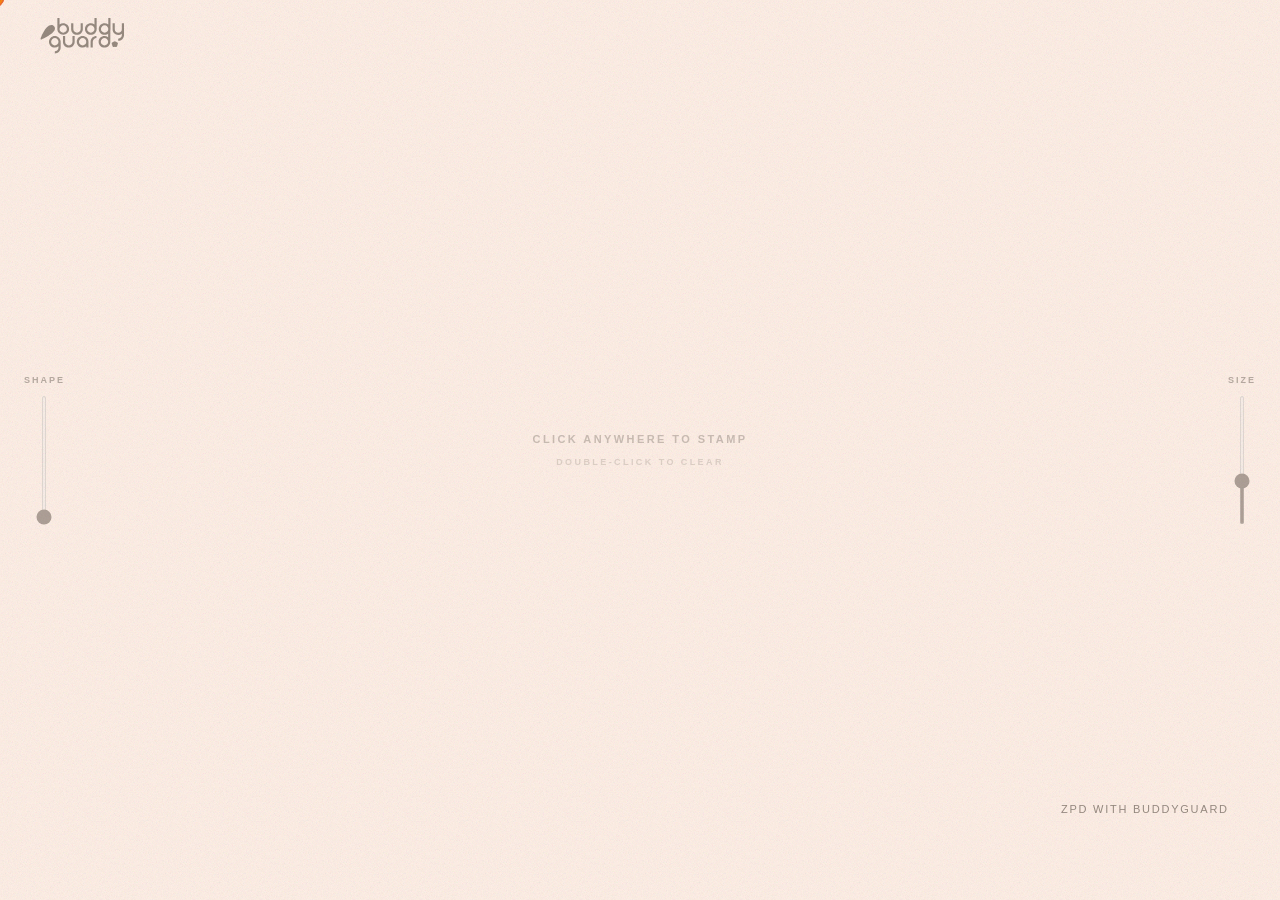
==== commit f8808d2e: "Nav polish: remove border, bigger logo, match tagline color - Remove nav bottom border - Logo height" ====
--- a/index.html
+++ b/index.html
@@ -18,19 +18,19 @@
   <!-- ── NAV ────────────────────────────────────────── -->
   <nav class="nav">
     <a href="index.html" class="nav-logo">
-      <svg width="113" height="48" viewBox="0 0 113 48" fill="none" xmlns="http://www.w3.org/2000/svg" style="height:28px;width:auto;display:block;">
-        <path d="M27.4819 18.1055C28.4341 19.0576 29.5913 19.5337 30.9536 19.5337C32.3013 19.5337 33.4512 19.0576 34.4033 18.1055C35.3555 17.1533 35.8315 16.0034 35.8315 14.6558C35.8315 13.3081 35.3555 12.1509 34.4033 11.1841C33.4512 10.2319 32.3013 9.75586 30.9536 9.75586C29.5913 9.75586 28.4341 10.2319 27.4819 11.1841C26.5298 12.1509 26.0537 13.3081 26.0537 14.6558C26.0537 16.0034 26.5298 17.1533 27.4819 18.1055ZM26.0537 8.63525C27.5039 7.44873 29.1372 6.85547 30.9536 6.85547C33.0923 6.85547 34.9233 7.61719 36.4468 9.14062C37.9702 10.6641 38.7319 12.5024 38.7319 14.6558C38.7319 16.7944 37.9702 18.6255 36.4468 20.1489C34.9233 21.6724 33.0923 22.4341 30.9536 22.4341C28.8003 22.4341 26.9619 21.6724 25.4385 20.1489C23.915 18.6255 23.1533 16.7944 23.1533 14.6558V0H26.0537V8.63525Z" fill="#FF924E"/>
-        <path d="M54.213 6.87744H57.1134V14.6777C57.1134 16.8164 56.3517 18.6475 54.8282 20.1709C53.3048 21.6943 51.4737 22.4561 49.3351 22.4561C47.1817 22.4561 45.3434 21.6943 43.8199 20.1709C42.2965 18.6475 41.5348 16.8164 41.5348 14.6777V6.87744H44.4352V14.6777C44.4352 16.0254 44.9112 17.1753 45.8634 18.1274C46.8302 19.0796 47.9874 19.5557 49.3351 19.5557C50.6827 19.5557 51.8326 19.0796 52.7848 18.1274C53.7369 17.1753 54.213 16.0254 54.213 14.6777V6.87744Z" fill="#FF924E"/>
-        <path d="M64.2888 18.1274C65.2409 19.0796 66.3908 19.5557 67.7385 19.5557C69.1008 19.5557 70.258 19.0796 71.2102 18.1274C72.1623 17.1753 72.6384 16.0254 72.6384 14.6777C72.6384 13.3301 72.1623 12.1729 71.2102 11.2061C70.2434 10.2539 69.0861 9.77783 67.7385 9.77783C66.3908 9.77783 65.2409 10.2539 64.2888 11.2061C63.3366 12.1729 62.8605 13.3301 62.8605 14.6777C62.8605 16.0254 63.3366 17.1753 64.2888 18.1274ZM75.5388 0.0219727V14.6777C75.5388 16.8164 74.7771 18.6475 73.2536 20.1709C71.7302 21.6943 69.8918 22.4561 67.7385 22.4561C65.5998 22.4561 63.7687 21.6943 62.2453 20.1709C60.7219 18.6475 59.9602 16.8164 59.9602 14.6777C59.9602 12.5244 60.7219 10.686 62.2453 9.1626C63.7687 7.63916 65.5998 6.87744 67.7385 6.87744C69.5549 6.87744 71.1882 7.4707 72.6384 8.65723V0.0219727H75.5388Z" fill="#FF924E"/>
-        <path d="M82.7142 18.1274C83.6663 19.0796 84.8162 19.5557 86.1639 19.5557C87.5262 19.5557 88.6834 19.0796 89.6355 18.1274C90.5877 17.1753 91.0638 16.0254 91.0638 14.6777C91.0638 13.3301 90.5877 12.1729 89.6355 11.2061C88.6687 10.2539 87.5115 9.77783 86.1639 9.77783C84.8162 9.77783 83.6663 10.2539 82.7142 11.2061C81.762 12.1729 81.2859 13.3301 81.2859 14.6777C81.2859 16.0254 81.762 17.1753 82.7142 18.1274ZM93.9642 0.0219727V14.6777C93.9642 16.8164 93.2024 18.6475 91.679 20.1709C90.1556 21.6943 88.3172 22.4561 86.1639 22.4561C84.0252 22.4561 82.1941 21.6943 80.6707 20.1709C79.1473 18.6475 78.3855 16.8164 78.3855 14.6777C78.3855 12.5244 79.1473 10.686 80.6707 9.1626C82.1941 7.63916 84.0252 6.87744 86.1639 6.87744C87.9803 6.87744 89.6136 7.4707 91.0638 8.65723V0.0219727H93.9642Z" fill="#FF924E"/>
-        <path d="M112.016 7.0752V22.6978C112.001 24.8364 111.232 26.6675 109.709 28.1909C108.2 29.6997 106.369 30.4541 104.216 30.4541V27.5537C105.578 27.5537 106.735 27.0776 107.687 26.1255C108.64 25.1733 109.116 24.0161 109.116 22.6538V20.9839C107.724 22.0972 106.157 22.6538 104.413 22.6538C102.275 22.6538 100.466 21.8921 98.9862 20.3687C97.536 18.8599 96.8109 17.0288 96.8109 14.8755V7.0752H99.7113V14.8755C99.7113 16.2378 100.158 17.3877 101.052 18.3252C101.96 19.2773 103.08 19.7534 104.413 19.7534C105.746 19.7534 106.867 19.2773 107.775 18.3252C108.669 17.3877 109.116 16.2378 109.116 14.8755V7.0752H112.016Z" fill="#FF924E"/>
-        <path d="M16.3062 35.1509C17.2583 36.103 18.4082 36.5791 19.7559 36.5791C21.1182 36.5791 22.2754 36.103 23.2275 35.1509C24.1797 34.1987 24.6558 33.0488 24.6558 31.7012C24.6558 30.3535 24.1797 29.1963 23.2275 28.2295C22.2754 27.2773 21.1182 26.8013 19.7559 26.8013C18.4082 26.8013 17.2583 27.2773 16.3062 28.2295C15.354 29.1963 14.8779 30.3535 14.8779 31.7012C14.8779 33.0488 15.354 34.1987 16.3062 35.1509ZM27.5562 31.7012V39.4795C27.5562 41.6328 26.7944 43.4639 25.271 44.9727C23.7476 46.4961 21.9092 47.2578 19.7559 47.2578V44.3574C21.1035 44.3574 22.2607 43.8813 23.2275 42.9292C24.1797 41.9771 24.6558 40.8271 24.6558 39.4795V37.6997C23.2056 38.8862 21.5723 39.4795 19.7559 39.4795C17.6172 39.4795 15.7861 38.7178 14.2627 37.1943C12.7393 35.6709 11.9775 33.8398 11.9775 31.7012C11.9775 29.5479 12.7393 27.7095 14.2627 26.186C15.7861 24.6626 17.6172 23.9009 19.7559 23.9009C21.9092 23.9009 23.7476 24.6626 25.271 26.186C26.7944 27.7095 27.5562 29.5479 27.5562 31.7012Z" fill="#FF924E"/>
-        <path d="M43.3009 23.8789H46.2013V31.6792C46.2013 33.8179 45.4396 35.6489 43.9161 37.1724C42.3927 38.6958 40.5616 39.4575 38.4229 39.4575C36.2696 39.4575 34.4312 38.6958 32.9078 37.1724C31.3844 35.6489 30.6227 33.8179 30.6227 31.6792V23.8789H33.523V31.6792C33.523 33.0269 33.9991 34.1768 34.9513 35.1289C35.9181 36.0811 37.0753 36.5571 38.4229 36.5571C39.7706 36.5571 40.9205 36.0811 41.8727 35.1289C42.8248 34.1768 43.3009 33.0269 43.3009 31.6792V23.8789Z" fill="#FF924E"/>
-        <path d="M53.3767 35.1289C54.3288 36.0811 55.4787 36.5571 56.8264 36.5571C58.174 36.5571 59.3312 36.0811 60.298 35.1289C61.2502 34.1768 61.7263 33.0269 61.7263 31.6792C61.7263 30.3315 61.2502 29.1743 60.298 28.2075C59.3312 27.2554 58.174 26.7793 56.8264 26.7793C55.4787 26.7793 54.3288 27.2554 53.3767 28.2075C52.4245 29.1743 51.9484 30.3315 51.9484 31.6792C51.9484 33.0269 52.4245 34.1768 53.3767 35.1289ZM64.6267 31.6792V39.4355H61.7263V37.6777C60.2761 38.8643 58.6428 39.4575 56.8264 39.4575C54.6877 39.4575 52.8566 38.6958 51.3332 37.1724C49.8098 35.6489 49.048 33.8179 49.048 31.6792C49.048 29.5259 49.8098 27.6875 51.3332 26.1641C52.8566 24.6406 54.6877 23.8789 56.8264 23.8789C58.9797 23.8789 60.8181 24.6406 62.3415 26.1641C63.8649 27.6875 64.6267 29.5259 64.6267 31.6792Z" fill="#FF924E"/>
-        <path d="M75.2518 23.8789V26.7793C73.9041 26.7793 72.7542 27.2554 71.8021 28.2075C70.8499 29.1743 70.3738 30.3315 70.3738 31.6792V39.4575H67.4734V31.6792C67.4734 29.5259 68.2352 27.6875 69.7586 26.1641C71.282 24.6406 73.1131 23.8789 75.2518 23.8789Z" fill="#FF924E"/>
-        <path d="M82.4931 35.1289C83.4452 36.0811 84.5951 36.5571 85.9428 36.5571C87.3051 36.5571 88.4623 36.0811 89.4145 35.1289C90.3666 34.1768 90.8427 33.0269 90.8427 31.6792C90.8427 30.3315 90.3666 29.1743 89.4145 28.2075C88.4477 27.2554 87.2904 26.7793 85.9428 26.7793C84.5951 26.7793 83.4452 27.2554 82.4931 28.2075C81.5409 29.1743 81.0648 30.3315 81.0648 31.6792C81.0648 33.0269 81.5409 34.1768 82.4931 35.1289ZM93.7431 17.0234V31.6792C93.7431 33.8179 92.9813 35.6489 91.4579 37.1724C89.9345 38.6958 88.0961 39.4575 85.9428 39.4575C83.8041 39.4575 81.973 38.6958 80.4496 37.1724C78.9262 35.6489 78.1645 33.8179 78.1645 31.6792C78.1645 29.5259 78.9262 27.6875 80.4496 26.1641C81.973 24.6406 83.8041 23.8789 85.9428 23.8789C87.7592 23.8789 89.3925 24.4722 90.8427 25.6587V17.0234H93.7431Z" fill="#FF924E"/>
-        <path d="M0.791939 27.3537C8.58345 7.3343 15.9506 8.04205 18.7347 11.0376C24.1546 16.8963 10.9502 24.6811 2.0642 28.5866C1.27168 28.9349 0.47796 28.1604 0.791939 27.3537Z" fill="#FF924E"/>
-        <path d="M98.0838 31.7084C98.9061 30.5974 100.594 30.5974 101.416 31.7084V31.7084C101.671 32.0526 102.034 32.3089 102.444 32.4311L102.536 32.4586C103.826 32.8426 104.325 34.4036 103.498 35.4649V35.4649C103.231 35.8073 103.089 36.2334 103.095 36.6674V36.6674C103.112 38.0062 101.809 38.979 100.536 38.5665L100.387 38.5184C99.973 38.3843 99.527 38.3843 99.1127 38.5184L98.9643 38.5665C97.6905 38.979 96.3883 38.0062 96.4055 36.6674V36.6674C96.4111 36.2334 96.2688 35.8073 96.0019 35.4649V35.4649C95.1748 34.4036 95.6742 32.8426 96.9638 32.4586L97.0561 32.4311C97.4665 32.3089 97.8291 32.0526 98.0838 31.7084V31.7084Z" fill="#FF924E"/>
+      <svg width="113" height="48" viewBox="0 0 113 48" fill="none" xmlns="http://www.w3.org/2000/svg" style="height:36px;width:auto;display:block;">
+        <path d="M27.4819 18.1055C28.4341 19.0576 29.5913 19.5337 30.9536 19.5337C32.3013 19.5337 33.4512 19.0576 34.4033 18.1055C35.3555 17.1533 35.8315 16.0034 35.8315 14.6558C35.8315 13.3081 35.3555 12.1509 34.4033 11.1841C33.4512 10.2319 32.3013 9.75586 30.9536 9.75586C29.5913 9.75586 28.4341 10.2319 27.4819 11.1841C26.5298 12.1509 26.0537 13.3081 26.0537 14.6558C26.0537 16.0034 26.5298 17.1533 27.4819 18.1055ZM26.0537 8.63525C27.5039 7.44873 29.1372 6.85547 30.9536 6.85547C33.0923 6.85547 34.9233 7.61719 36.4468 9.14062C37.9702 10.6641 38.7319 12.5024 38.7319 14.6558C38.7319 16.7944 37.9702 18.6255 36.4468 20.1489C34.9233 21.6724 33.0923 22.4341 30.9536 22.4341C28.8003 22.4341 26.9619 21.6724 25.4385 20.1489C23.915 18.6255 23.1533 16.7944 23.1533 14.6558V0H26.0537V8.63525Z" fill="currentColor"/>
+        <path d="M54.213 6.87744H57.1134V14.6777C57.1134 16.8164 56.3517 18.6475 54.8282 20.1709C53.3048 21.6943 51.4737 22.4561 49.3351 22.4561C47.1817 22.4561 45.3434 21.6943 43.8199 20.1709C42.2965 18.6475 41.5348 16.8164 41.5348 14.6777V6.87744H44.4352V14.6777C44.4352 16.0254 44.9112 17.1753 45.8634 18.1274C46.8302 19.0796 47.9874 19.5557 49.3351 19.5557C50.6827 19.5557 51.8326 19.0796 52.7848 18.1274C53.7369 17.1753 54.213 16.0254 54.213 14.6777V6.87744Z" fill="currentColor"/>
+        <path d="M64.2888 18.1274C65.2409 19.0796 66.3908 19.5557 67.7385 19.5557C69.1008 19.5557 70.258 19.0796 71.2102 18.1274C72.1623 17.1753 72.6384 16.0254 72.6384 14.6777C72.6384 13.3301 72.1623 12.1729 71.2102 11.2061C70.2434 10.2539 69.0861 9.77783 67.7385 9.77783C66.3908 9.77783 65.2409 10.2539 64.2888 11.2061C63.3366 12.1729 62.8605 13.3301 62.8605 14.6777C62.8605 16.0254 63.3366 17.1753 64.2888 18.1274ZM75.5388 0.0219727V14.6777C75.5388 16.8164 74.7771 18.6475 73.2536 20.1709C71.7302 21.6943 69.8918 22.4561 67.7385 22.4561C65.5998 22.4561 63.7687 21.6943 62.2453 20.1709C60.7219 18.6475 59.9602 16.8164 59.9602 14.6777C59.9602 12.5244 60.7219 10.686 62.2453 9.1626C63.7687 7.63916 65.5998 6.87744 67.7385 6.87744C69.5549 6.87744 71.1882 7.4707 72.6384 8.65723V0.0219727H75.5388Z" fill="currentColor"/>
+        <path d="M82.7142 18.1274C83.6663 19.0796 84.8162 19.5557 86.1639 19.5557C87.5262 19.5557 88.6834 19.0796 89.6355 18.1274C90.5877 17.1753 91.0638 16.0254 91.0638 14.6777C91.0638 13.3301 90.5877 12.1729 89.6355 11.2061C88.6687 10.2539 87.5115 9.77783 86.1639 9.77783C84.8162 9.77783 83.6663 10.2539 82.7142 11.2061C81.762 12.1729 81.2859 13.3301 81.2859 14.6777C81.2859 16.0254 81.762 17.1753 82.7142 18.1274ZM93.9642 0.0219727V14.6777C93.9642 16.8164 93.2024 18.6475 91.679 20.1709C90.1556 21.6943 88.3172 22.4561 86.1639 22.4561C84.0252 22.4561 82.1941 21.6943 80.6707 20.1709C79.1473 18.6475 78.3855 16.8164 78.3855 14.6777C78.3855 12.5244 79.1473 10.686 80.6707 9.1626C82.1941 7.63916 84.0252 6.87744 86.1639 6.87744C87.9803 6.87744 89.6136 7.4707 91.0638 8.65723V0.0219727H93.9642Z" fill="currentColor"/>
+        <path d="M112.016 7.0752V22.6978C112.001 24.8364 111.232 26.6675 109.709 28.1909C108.2 29.6997 106.369 30.4541 104.216 30.4541V27.5537C105.578 27.5537 106.735 27.0776 107.687 26.1255C108.64 25.1733 109.116 24.0161 109.116 22.6538V20.9839C107.724 22.0972 106.157 22.6538 104.413 22.6538C102.275 22.6538 100.466 21.8921 98.9862 20.3687C97.536 18.8599 96.8109 17.0288 96.8109 14.8755V7.0752H99.7113V14.8755C99.7113 16.2378 100.158 17.3877 101.052 18.3252C101.96 19.2773 103.08 19.7534 104.413 19.7534C105.746 19.7534 106.867 19.2773 107.775 18.3252C108.669 17.3877 109.116 16.2378 109.116 14.8755V7.0752H112.016Z" fill="currentColor"/>
+        <path d="M16.3062 35.1509C17.2583 36.103 18.4082 36.5791 19.7559 36.5791C21.1182 36.5791 22.2754 36.103 23.2275 35.1509C24.1797 34.1987 24.6558 33.0488 24.6558 31.7012C24.6558 30.3535 24.1797 29.1963 23.2275 28.2295C22.2754 27.2773 21.1182 26.8013 19.7559 26.8013C18.4082 26.8013 17.2583 27.2773 16.3062 28.2295C15.354 29.1963 14.8779 30.3535 14.8779 31.7012C14.8779 33.0488 15.354 34.1987 16.3062 35.1509ZM27.5562 31.7012V39.4795C27.5562 41.6328 26.7944 43.4639 25.271 44.9727C23.7476 46.4961 21.9092 47.2578 19.7559 47.2578V44.3574C21.1035 44.3574 22.2607 43.8813 23.2275 42.9292C24.1797 41.9771 24.6558 40.8271 24.6558 39.4795V37.6997C23.2056 38.8862 21.5723 39.4795 19.7559 39.4795C17.6172 39.4795 15.7861 38.7178 14.2627 37.1943C12.7393 35.6709 11.9775 33.8398 11.9775 31.7012C11.9775 29.5479 12.7393 27.7095 14.2627 26.186C15.7861 24.6626 17.6172 23.9009 19.7559 23.9009C21.9092 23.9009 23.7476 24.6626 25.271 26.186C26.7944 27.7095 27.5562 29.5479 27.5562 31.7012Z" fill="currentColor"/>
+        <path d="M43.3009 23.8789H46.2013V31.6792C46.2013 33.8179 45.4396 35.6489 43.9161 37.1724C42.3927 38.6958 40.5616 39.4575 38.4229 39.4575C36.2696 39.4575 34.4312 38.6958 32.9078 37.1724C31.3844 35.6489 30.6227 33.8179 30.6227 31.6792V23.8789H33.523V31.6792C33.523 33.0269 33.9991 34.1768 34.9513 35.1289C35.9181 36.0811 37.0753 36.5571 38.4229 36.5571C39.7706 36.5571 40.9205 36.0811 41.8727 35.1289C42.8248 34.1768 43.3009 33.0269 43.3009 31.6792V23.8789Z" fill="currentColor"/>
+        <path d="M53.3767 35.1289C54.3288 36.0811 55.4787 36.5571 56.8264 36.5571C58.174 36.5571 59.3312 36.0811 60.298 35.1289C61.2502 34.1768 61.7263 33.0269 61.7263 31.6792C61.7263 30.3315 61.2502 29.1743 60.298 28.2075C59.3312 27.2554 58.174 26.7793 56.8264 26.7793C55.4787 26.7793 54.3288 27.2554 53.3767 28.2075C52.4245 29.1743 51.9484 30.3315 51.9484 31.6792C51.9484 33.0269 52.4245 34.1768 53.3767 35.1289ZM64.6267 31.6792V39.4355H61.7263V37.6777C60.2761 38.8643 58.6428 39.4575 56.8264 39.4575C54.6877 39.4575 52.8566 38.6958 51.3332 37.1724C49.8098 35.6489 49.048 33.8179 49.048 31.6792C49.048 29.5259 49.8098 27.6875 51.3332 26.1641C52.8566 24.6406 54.6877 23.8789 56.8264 23.8789C58.9797 23.8789 60.8181 24.6406 62.3415 26.1641C63.8649 27.6875 64.6267 29.5259 64.6267 31.6792Z" fill="currentColor"/>
+        <path d="M75.2518 23.8789V26.7793C73.9041 26.7793 72.7542 27.2554 71.8021 28.2075C70.8499 29.1743 70.3738 30.3315 70.3738 31.6792V39.4575H67.4734V31.6792C67.4734 29.5259 68.2352 27.6875 69.7586 26.1641C71.282 24.6406 73.1131 23.8789 75.2518 23.8789Z" fill="currentColor"/>
+        <path d="M82.4931 35.1289C83.4452 36.0811 84.5951 36.5571 85.9428 36.5571C87.3051 36.5571 88.4623 36.0811 89.4145 35.1289C90.3666 34.1768 90.8427 33.0269 90.8427 31.6792C90.8427 30.3315 90.3666 29.1743 89.4145 28.2075C88.4477 27.2554 87.2904 26.7793 85.9428 26.7793C84.5951 26.7793 83.4452 27.2554 82.4931 28.2075C81.5409 29.1743 81.0648 30.3315 81.0648 31.6792C81.0648 33.0269 81.5409 34.1768 82.4931 35.1289ZM93.7431 17.0234V31.6792C93.7431 33.8179 92.9813 35.6489 91.4579 37.1724C89.9345 38.6958 88.0961 39.4575 85.9428 39.4575C83.8041 39.4575 81.973 38.6958 80.4496 37.1724C78.9262 35.6489 78.1645 33.8179 78.1645 31.6792C78.1645 29.5259 78.9262 27.6875 80.4496 26.1641C81.973 24.6406 83.8041 23.8789 85.9428 23.8789C87.7592 23.8789 89.3925 24.4722 90.8427 25.6587V17.0234H93.7431Z" fill="currentColor"/>
+        <path d="M0.791939 27.3537C8.58345 7.3343 15.9506 8.04205 18.7347 11.0376C24.1546 16.8963 10.9502 24.6811 2.0642 28.5866C1.27168 28.9349 0.47796 28.1604 0.791939 27.3537Z" fill="currentColor"/>
+        <path d="M98.0838 31.7084C98.9061 30.5974 100.594 30.5974 101.416 31.7084V31.7084C101.671 32.0526 102.034 32.3089 102.444 32.4311L102.536 32.4586C103.826 32.8426 104.325 34.4036 103.498 35.4649V35.4649C103.231 35.8073 103.089 36.2334 103.095 36.6674V36.6674C103.112 38.0062 101.809 38.979 100.536 38.5665L100.387 38.5184C99.973 38.3843 99.527 38.3843 99.1127 38.5184L98.9643 38.5665C97.6905 38.979 96.3883 38.0062 96.4055 36.6674V36.6674C96.4111 36.2334 96.2688 35.8073 96.0019 35.4649V35.4649C95.1748 34.4036 95.6742 32.8426 96.9638 32.4586L97.0561 32.4311C97.4665 32.3089 97.8291 32.0526 98.0838 31.7084V31.7084Z" fill="currentColor"/>
       </svg>
     </a>
   </nav>
--- a/css/style.css
+++ b/css/style.css
@@ -41,7 +41,6 @@
   padding: 18px 40px;
   /* semi-transparent cream so blobs show through faintly */
   background: #FFF0E7;
-  border-bottom: 1.5px solid rgba(24,16,10,0.10);
 }
 
 .nav-logo {
@@ -50,6 +49,7 @@
   letter-spacing: -0.03em;
   text-decoration: none;
   color: var(--ink);
+  opacity: 0.45;
 }
 
 .nav-links {
